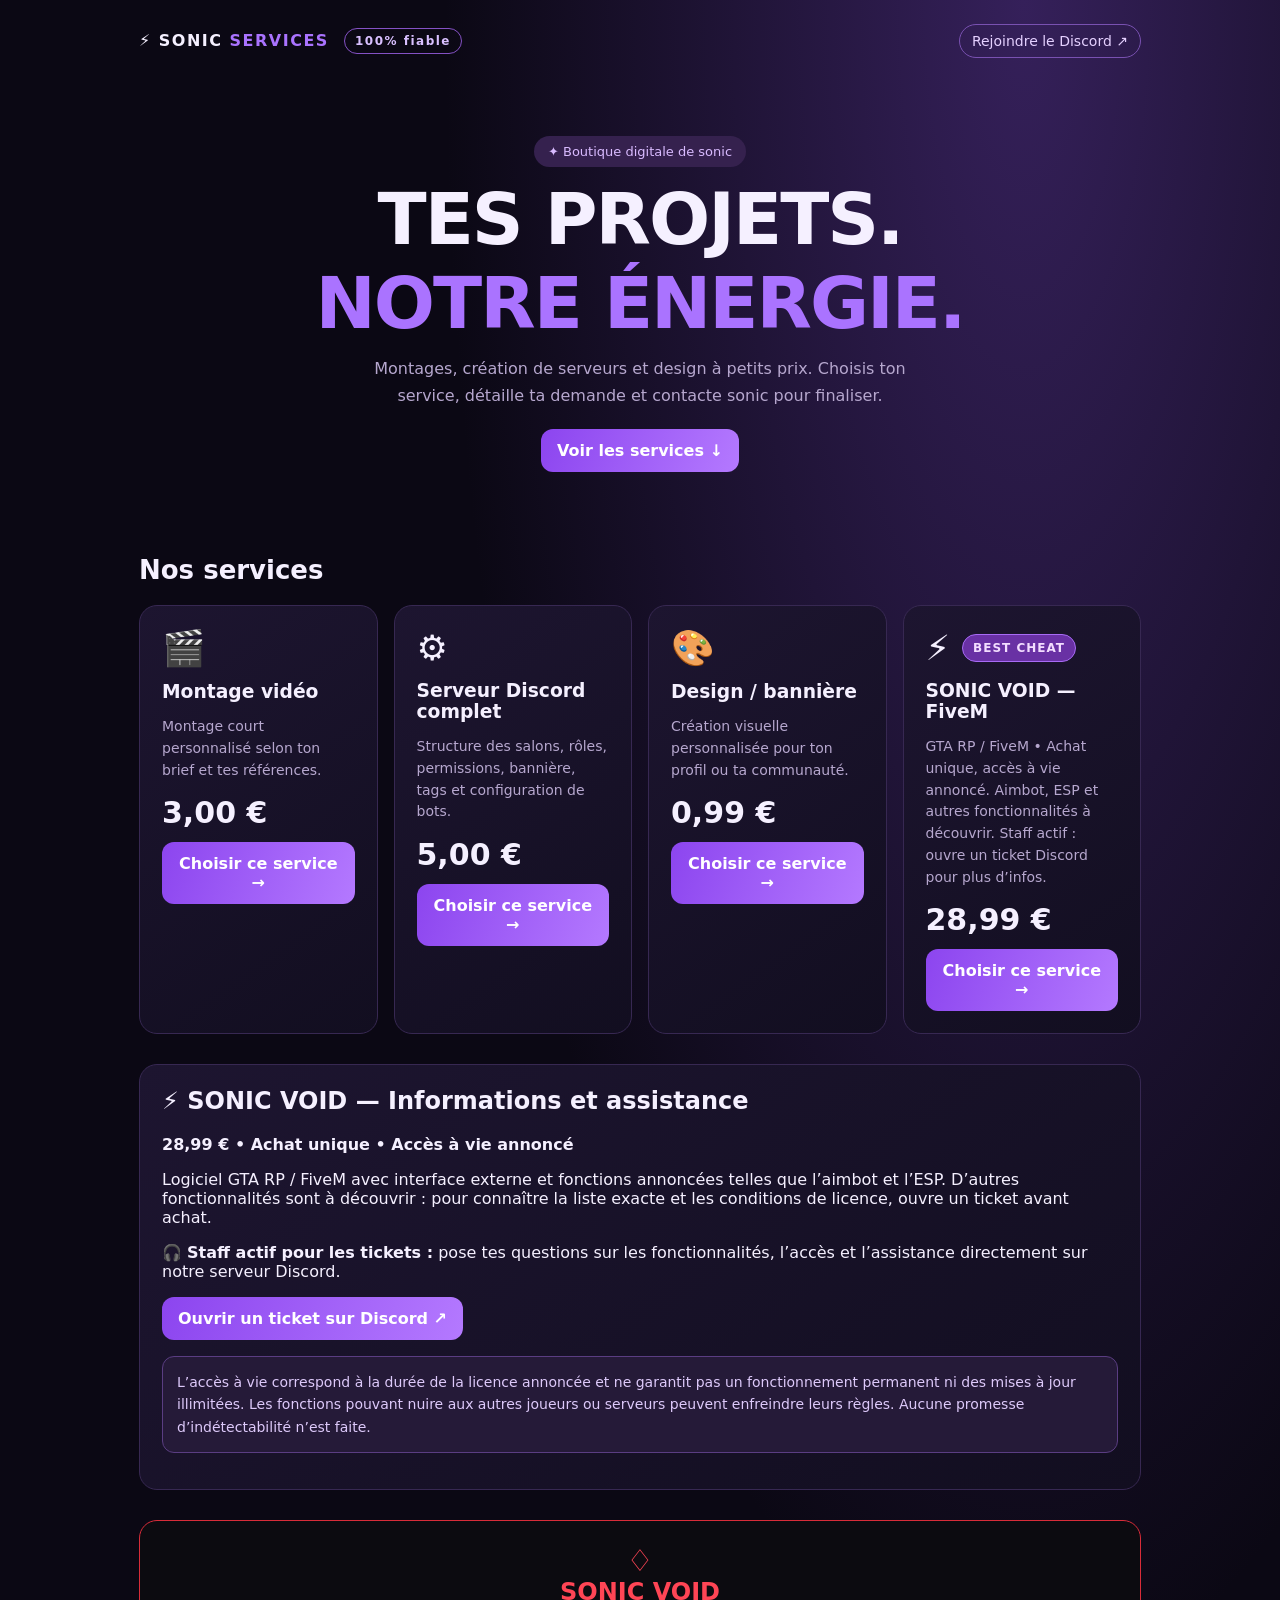
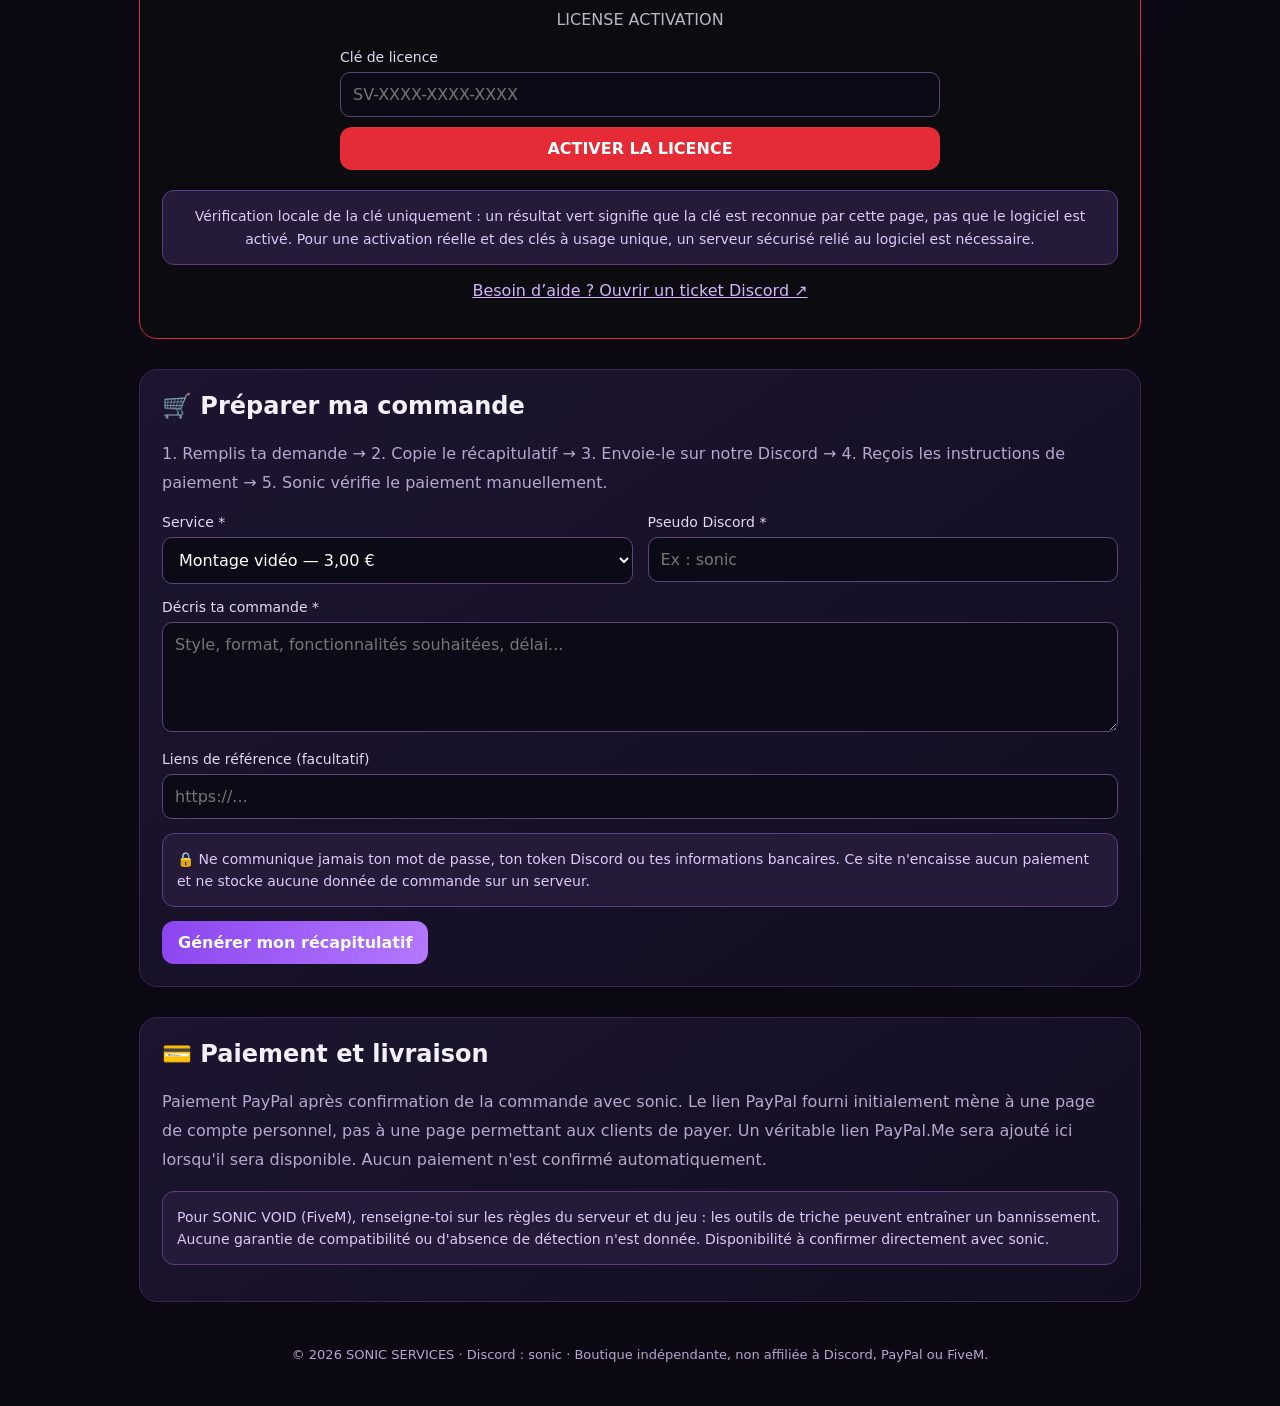
==== services/index.html @ 1c9cc877 "Create index.html for SONIC SERVICES website Initial creation of the index.html file for SONIC SERVI" ====
<!doctype html>
<html lang="fr"><head><meta charset="utf-8"><meta name="viewport" content="width=device-width,initial-scale=1"><meta name="theme-color" content="#100a1f"><title>SONIC SERVICES — Boutique</title><style>
:root{color-scheme:dark;--bg:#0b0814;--card:#171126;--line:#372852;--purple:#aa73ff;--text:#f5f0ff;--muted:#b6a7ce}*{box-sizing:border-box}body{margin:0;background:radial-gradient(ellipse at 80% 0%,#35205a 0%,transparent 40%),var(--bg);font:16px system-ui,Segoe UI,sans-serif;color:var(--text)}.wrap{max-width:1050px;margin:auto;padding:24px}header{display:flex;justify-content:space-between;align-items:center;gap:12px}a{color:#d2b4ff}.logo{font-weight:900;letter-spacing:1.5px}.logo span{color:var(--purple)}.pill{border:1px solid #7951b1;border-radius:99px;padding:8px 12px;color:#e5d1ff;text-decoration:none;font-size:14px}.hero{text-align:center;padding:78px 10px 55px}.hero h1{font-size:clamp(38px,7vw,72px);margin:10px 0;letter-spacing:-2px}.hero h1 span{color:var(--purple)}.hero p{color:var(--muted);max-width:580px;margin:0 auto 20px;line-height:1.7}.tag{display:inline-block;background:#35214e;color:#d9bbff;border-radius:99px;padding:8px 14px;font-size:13px}.btn{background:linear-gradient(110deg,#8c45ef,#b479ff);color:white;text-decoration:none;border:0;border-radius:12px;padding:12px 16px;font:inherit;font-weight:700;cursor:pointer;display:inline-block}.btn:disabled{opacity:.45;cursor:not-allowed}.ghost{background:#29203c}.sectiontitle{font-size:26px;margin:28px 0 20px}.cards{display:grid;grid-template-columns:repeat(auto-fit,minmax(220px,1fr));gap:16px}.card,.panel{border:1px solid var(--line);background:linear-gradient(145deg,#1d1530,#120e20);border-radius:18px;padding:22px}.icon{font-size:35px;display:flex;align-items:center;gap:12px}.cheat-label{font-size:12px;font-weight:900;letter-spacing:1px;color:#f3ddff;background:#6931a4;border:1px solid #a86bf5;border-radius:999px;padding:6px 10px}.card h3{margin:12px 0 8px}.card p{color:var(--muted);font-size:14px;min-height:65px;line-height:1.55}.price{font-size:30px;font-weight:900;margin:12px 0}.card button{width:100%}.panel{margin-top:30px}.panel h2{margin-top:0}.fields{display:grid;grid-template-columns:1fr 1fr;gap:15px}label{display:block;font-size:14px;color:#e3d8f5;margin:0 0 7px}input,select,textarea{width:100%;border:1px solid #5b4677;background:#0d0a17;color:white;border-radius:10px;padding:12px;font:inherit}textarea{min-height:110px;resize:vertical}.full{grid-column:1/-1}.notice{background:#251a38;border:1px solid #5a3d82;border-radius:12px;padding:14px;color:#ddc9fa;font-size:14px;line-height:1.6}.steps{color:var(--muted);line-height:1.8}.hidden{display:none}footer{text-align:center;color:var(--muted);font-size:13px;padding:45px 0 20px}@media(max-width:600px){.fields{grid-template-columns:1fr}.hero{padding:54px 0 36px}header{align-items:flex-start}}
</style></head><body><div class="wrap"><header><div class="logo">⚡ SONIC<span> SERVICES</span> <span style="display:inline-block;font-size:12px;font-weight:700;color:#d9c0ff;border:1px solid #8451c4;border-radius:999px;padding:5px 10px;vertical-align:middle;margin-left:8px">100% fiable</span></div><a class="pill" href="https://discord.gg/ABp4CJs4a" target="_blank" rel="noopener noreferrer">Rejoindre le Discord ↗</a></header>
<section class="hero"><div class="tag">✦ Boutique digitale de sonic</div><h1>TES PROJETS.<br><span>NOTRE ÉNERGIE.</span></h1><p>Montages, création de serveurs et design à petits prix. Choisis ton service, détaille ta demande et contacte sonic pour finaliser.</p><a class="btn" href="#services">Voir les services ↓</a></section>
<section id="services"><h2 class="sectiontitle">Nos services</h2><div class="cards" id="cards"></div></section>
<section class="panel" id="sonic-void-details"><h2>⚡ SONIC VOID — Informations et assistance</h2><p><strong>28,99 € • Achat unique • Accès à vie annoncé</strong></p><p>Logiciel GTA RP / FiveM avec interface externe et fonctions annoncées telles que l’aimbot et l’ESP. D’autres fonctionnalités sont à découvrir : pour connaître la liste exacte et les conditions de licence, ouvre un ticket avant achat.</p><p>🎧 <strong>Staff actif pour les tickets :</strong> pose tes questions sur les fonctionnalités, l’accès et l’assistance directement sur notre serveur Discord.</p><p><a class="btn" href="https://discord.gg/ABp4CJs4a" target="_blank" rel="noopener noreferrer">Ouvrir un ticket sur Discord ↗</a></p><p class="notice">L’accès à vie correspond à la durée de la licence annoncée et ne garantit pas un fonctionnement permanent ni des mises à jour illimitées. Les fonctions pouvant nuire aux autres joueurs ou serveurs peuvent enfreindre leurs règles. Aucune promesse d’indétectabilité n’est faite.</p></section>
<section class="panel" id="activation-licence" style="border:1px solid #d82c39;background:#0c0b10;text-align:center"><div style="font-size:30px;color:#ff4555">♢</div><h2 style="color:#ff4555;margin-bottom:4px">SONIC VOID</h2><p style="color:#b8b8c6;margin-top:0">LICENSE ACTIVATION</p><form id="license-form" style="max-width:600px;margin:20px auto;text-align:left"><label for="license-key">Clé de licence</label><input id="license-key" autocomplete="off" placeholder="SV-XXXX-XXXX-XXXX" required pattern="SV-[A-Za-z0-9]{4}-[A-Za-z0-9]{4}-[A-Za-z0-9]{4}" title="Format : SV-XXXX-XXXX-XXXX" style="width:100%;box-sizing:border-box"><button type="submit" class="btn" style="background:#e52b36;width:100%;margin-top:10px">ACTIVER LA LICENCE</button></form><p id="license-message" role="status" aria-live="polite" style="color:#ffb8bf"></p><div id="license-success" class="hidden" style="margin:20px auto;max-width:540px;padding:26px;border:1px solid #30c781;border-radius:20px;background:radial-gradient(circle at top,#153c36,#0d111b 75%);box-shadow:0 0 35px #1caa7740;text-align:center"><div style="font-size:48px;color:#4ade80">✓</div><h3 style="font-size:25px;color:#4ade80;margin:6px 0">LICENCE VÉRIFIÉE</h3><p style="color:#c6b6e9">SONIC VOID · LIFETIME EDITION</p><div style="padding:15px;border-radius:12px;background:#21172e;color:#d7c5ff">✨ Aperçu du parcours d’activation validé</div><p style="font-size:13px;color:#a6a2b4">Cette page reconnaît la clé localement. Elle n’active ni ne fournit le logiciel.</p><a class="btn" href="https://discord.gg/ABp4CJs4a" target="_blank" rel="noopener noreferrer">Assistance Discord ↗</a></div><p class="notice">Vérification locale de la clé uniquement : un résultat vert signifie que la clé est reconnue par cette page, pas que le logiciel est activé. Pour une activation réelle et des clés à usage unique, un serveur sécurisé relié au logiciel est nécessaire.</p><p><a href="https://discord.gg/ABp4CJs4a" target="_blank" rel="noopener noreferrer">Besoin d’aide ? Ouvrir un ticket Discord ↗</a></p></section>
<section class="panel" id="commande"><h2>🛒 Préparer ma commande</h2><p class="steps">1. Remplis ta demande → 2. Copie le récapitulatif → 3. Envoie-le sur notre Discord → 4. Reçois les instructions de paiement → 5. Sonic vérifie le paiement manuellement.</p><form id="order"><div class="fields"><div><label for="service">Service *</label><select id="service" required></select></div><div><label for="pseudo">Pseudo Discord *</label><input id="pseudo" maxlength="80" placeholder="Ex : sonic" required></div><div class="full"><label for="details">Décris ta commande *</label><textarea id="details" maxlength="2500" placeholder="Style, format, fonctionnalités souhaitées, délai..." required></textarea></div><div class="full"><label for="references">Liens de référence (facultatif)</label><input id="references" maxlength="500" placeholder="https://..."></div></div><p class="notice">🔒 Ne communique jamais ton mot de passe, ton token Discord ou tes informations bancaires. Ce site n'encaisse aucun paiement et ne stocke aucune donnée de commande sur un serveur.</p><button class="btn" type="submit">Générer mon récapitulatif</button></form><div id="result" class="hidden"><h3>📋 Ton récapitulatif</h3><textarea id="summary" readonly></textarea><p><button class="btn" id="copy" type="button">Copier la commande</button> <a class="btn ghost" href="https://discord.gg/ABp4CJs4a" target="_blank" rel="noopener noreferrer">Envoyer sur Discord ↗</a></p><p class="notice">Envoie ce texte à sonic via le serveur Discord. Demande le lien PayPal.Me officiel correspondant au montant et vérifie le destinataire avant de payer. Ta commande n'est pas transmise automatiquement.</p></div></section>
<section class="panel"><h2>💳 Paiement et livraison</h2><p class="steps">Paiement PayPal après confirmation de la commande avec sonic. Le lien PayPal fourni initialement mène à une page de compte personnel, pas à une page permettant aux clients de payer. Un véritable lien PayPal.Me sera ajouté ici lorsqu'il sera disponible. Aucun paiement n'est confirmé automatiquement.</p><p class="notice">Pour SONIC VOID (FiveM), renseigne-toi sur les règles du serveur et du jeu : les outils de triche peuvent entraîner un bannissement. Aucune garantie de compatibilité ou d'absence de détection n'est donnée. Disponibilité à confirmer directement avec sonic.</p></section><footer>© <span id="year"></span> SONIC SERVICES · Discord : sonic · Boutique indépendante, non affiliée à Discord, PayPal ou FiveM.</footer></div>
<script>
const services=[{id:'montage',icon:'🎬',name:'Montage vidéo',price:'3,00 €',description:'Montage court personnalisé selon ton brief et tes références.'},{id:'serveur',icon:'⚙️',name:'Serveur Discord complet',price:'5,00 €',description:'Structure des salons, rôles, permissions, bannière, tags et configuration de bots.'},{id:'design',icon:'🎨',name:'Design / bannière',price:'0,99 €',description:'Création visuelle personnalisée pour ton profil ou ta communauté.'},{id:'void',icon:'⚡',name:'SONIC VOID — FiveM',price:'28,99 €',description:'GTA RP / FiveM • Achat unique, accès à vie annoncé. Aimbot, ESP et autres fonctionnalités à découvrir. Staff actif : ouvre un ticket Discord pour plus d’infos.'}];
const cards=document.getElementById('cards'),select=document.getElementById('service');for(const s of services){const c=document.createElement('article');c.className='card';c.innerHTML=`<div class="icon">${s.icon}${s.id==='void'?'<span class="cheat-label">BEST CHEAT</span>':''}</div><h3>${s.name}</h3><p>${s.description}</p><div class="price">${s.price}</div>`;const b=document.createElement('button');b.className='btn';b.textContent='Choisir ce service →';b.onclick=()=>{select.value=s.id;document.getElementById('commande').scrollIntoView({behavior:'smooth'});};c.append(b);cards.append(c);const o=document.createElement('option');o.value=s.id;o.textContent=s.name+' — '+s.price;select.append(o)}
const knownLicenseHashes=new Set(['269b0b956872b68b6a03d230284e7b8d472fa50e3dc099b77ad54d29702b655e', 'a61905088f68f5bb3734ded9025c6f968ff301702e1bf0c8ed7b69db643c948b', '6edfc51f085ba12aac43fd02fe07aff2356f8209a09a58dae94c69fecba62ef1', '576a4590261b66d63571592d3047156cc2800763e06c4249fad64b0fea2a70db', '0a7b8145ee7853ce71bdfea3ca308a344ff3d3b0f7a1bc62deadc038f7523bbc', '442638450397ef840a5022a331b1dee8fdf67583f4fd6d3c76bf5068c7a997a6', 'bdef2003538f945d5b02c086f396336eb44dd4a200347578941935aef1b5aefa', '420eac38eb2cafa91fba909c7e6ca6877bb0628a02abd4ec819597ef817ad20e', '93fc40e4c158b224b5afc5abc7670a75dabee0d528426a2d650014d69ca16a7a', '622a1ec96701ad6b15d32044257acf9c744e3fad3b8d95eac0aae80560702d91']);document.getElementById('license-form').addEventListener('submit',async e=>{e.preventDefault();const key=document.getElementById('license-key').value.trim().toUpperCase();const msg=document.getElementById('license-message');document.getElementById('license-success').classList.add('hidden');msg.textContent='Vérification en cours…';msg.style.color='#b8b8c6';try{const digest=await crypto.subtle.digest('SHA-256',new TextEncoder().encode(key));const hex=Array.from(new Uint8Array(digest),b=>b.toString(16).padStart(2,'0')).join('');if(knownLicenseHashes.has(hex)){msg.textContent='✓ LICENCE VÉRIFIÉE — Clé reconnue sur ce site';msg.style.color='#4ade80';document.getElementById('license-success').classList.remove('hidden');}else{document.getElementById('license-success').classList.add('hidden');msg.textContent='✕ CLÉ INVALIDE — Vérifie ta saisie ou ouvre un ticket Discord';msg.style.color='#ff5566';}}catch{msg.textContent='Vérification indisponible. Utilise le site en HTTPS.';msg.style.color='#ffb8bf';}});document.getElementById('year').textContent=new Date().getFullYear();document.getElementById('order').addEventListener('submit',e=>{e.preventDefault();const s=services.find(x=>x.id===select.value),pseudo=document.getElementById('pseudo').value.trim(),details=document.getElementById('details').value.trim(),refs=document.getElementById('references').value.trim();if(!pseudo||!details)return;const orderId='SONIC-'+Date.now().toString(36).toUpperCase();document.getElementById('summary').value=`COMMANDE ${orderId}\nClient Discord : ${pseudo}\nService : ${s.name}\nPrix affiché : ${s.price}\nDescription : ${details}\nRéférences : ${refs||'Aucune'}\nStatut : EN ATTENTE DE CONFIRMATION ET DE PAIEMENT`;document.getElementById('result').classList.remove('hidden');document.getElementById('result').scrollIntoView({behavior:'smooth'});});document.getElementById('copy').onclick=async()=>{const t=document.getElementById('summary');try{await navigator.clipboard.writeText(t.value);document.getElementById('copy').textContent='✓ Copié !'}catch{t.select();document.execCommand('copy');document.getElementById('copy').textContent='Sélectionné / copié'}};
</script></body></html>
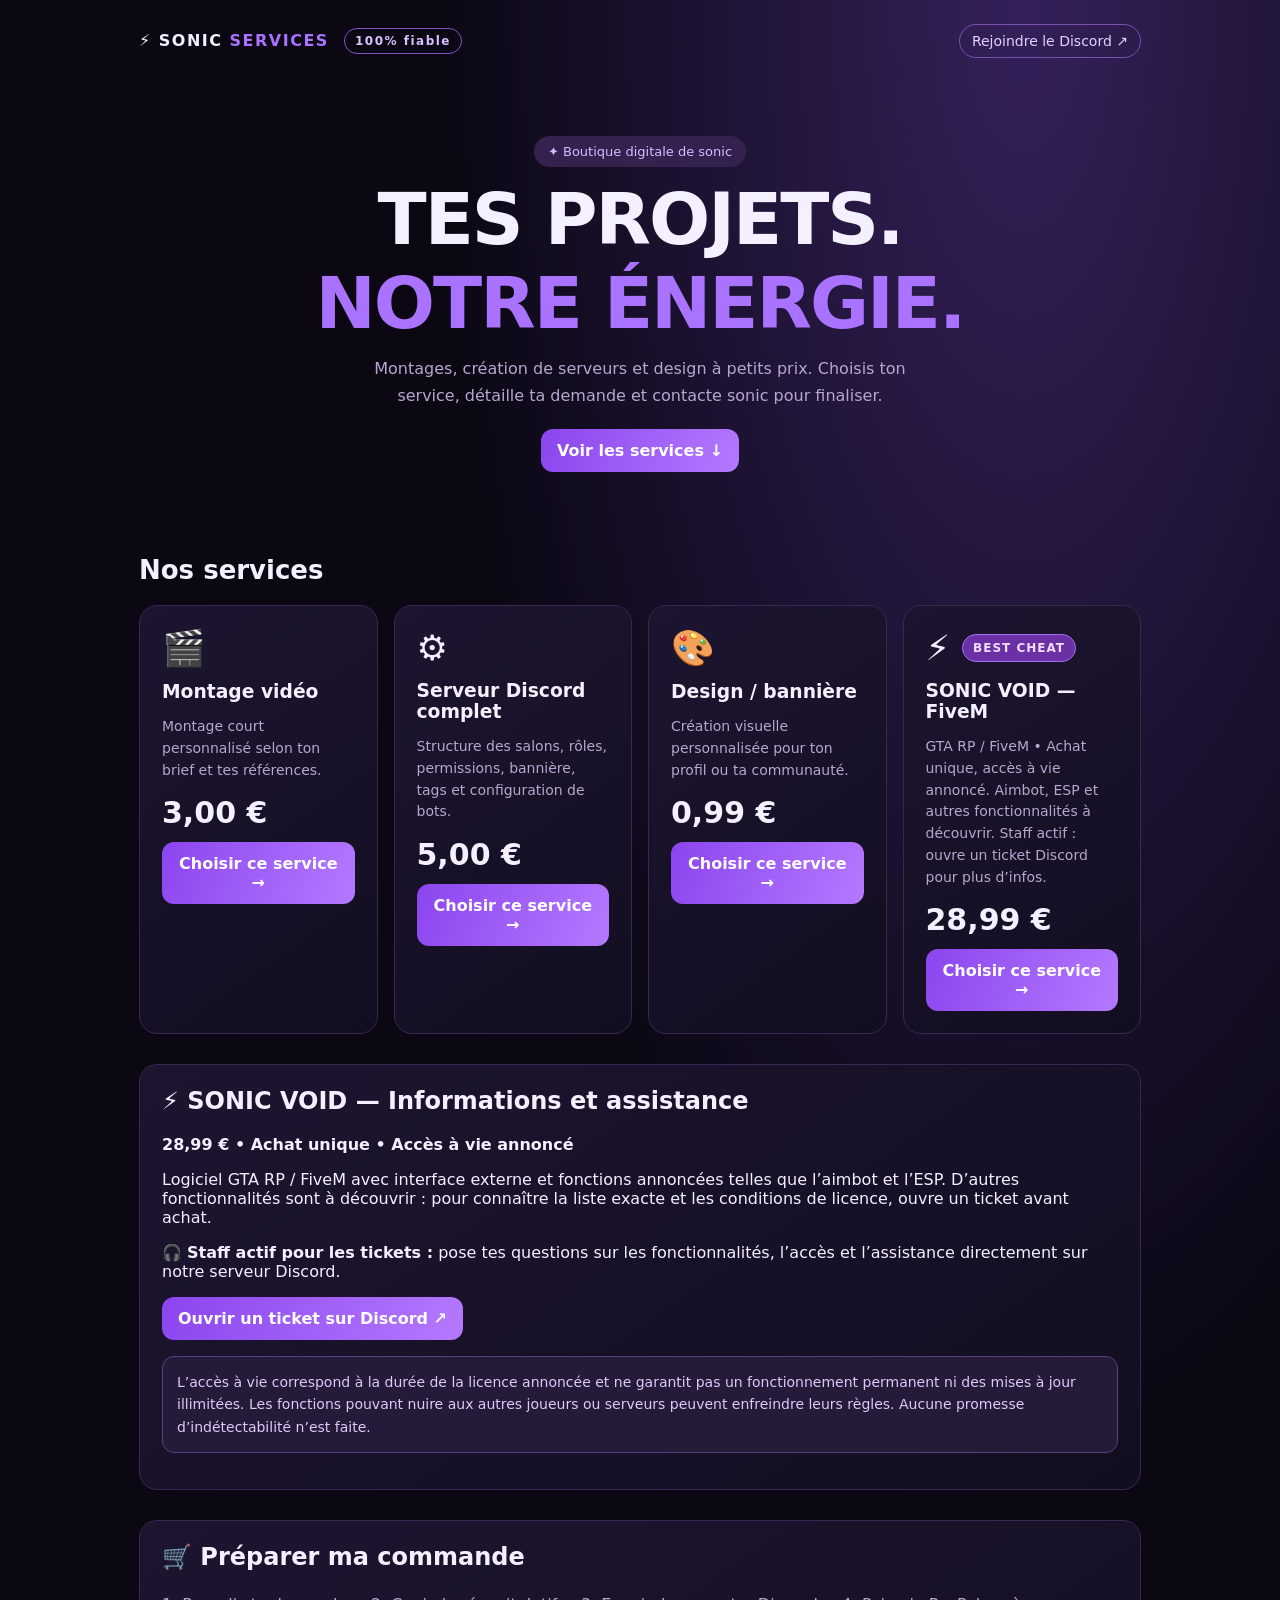
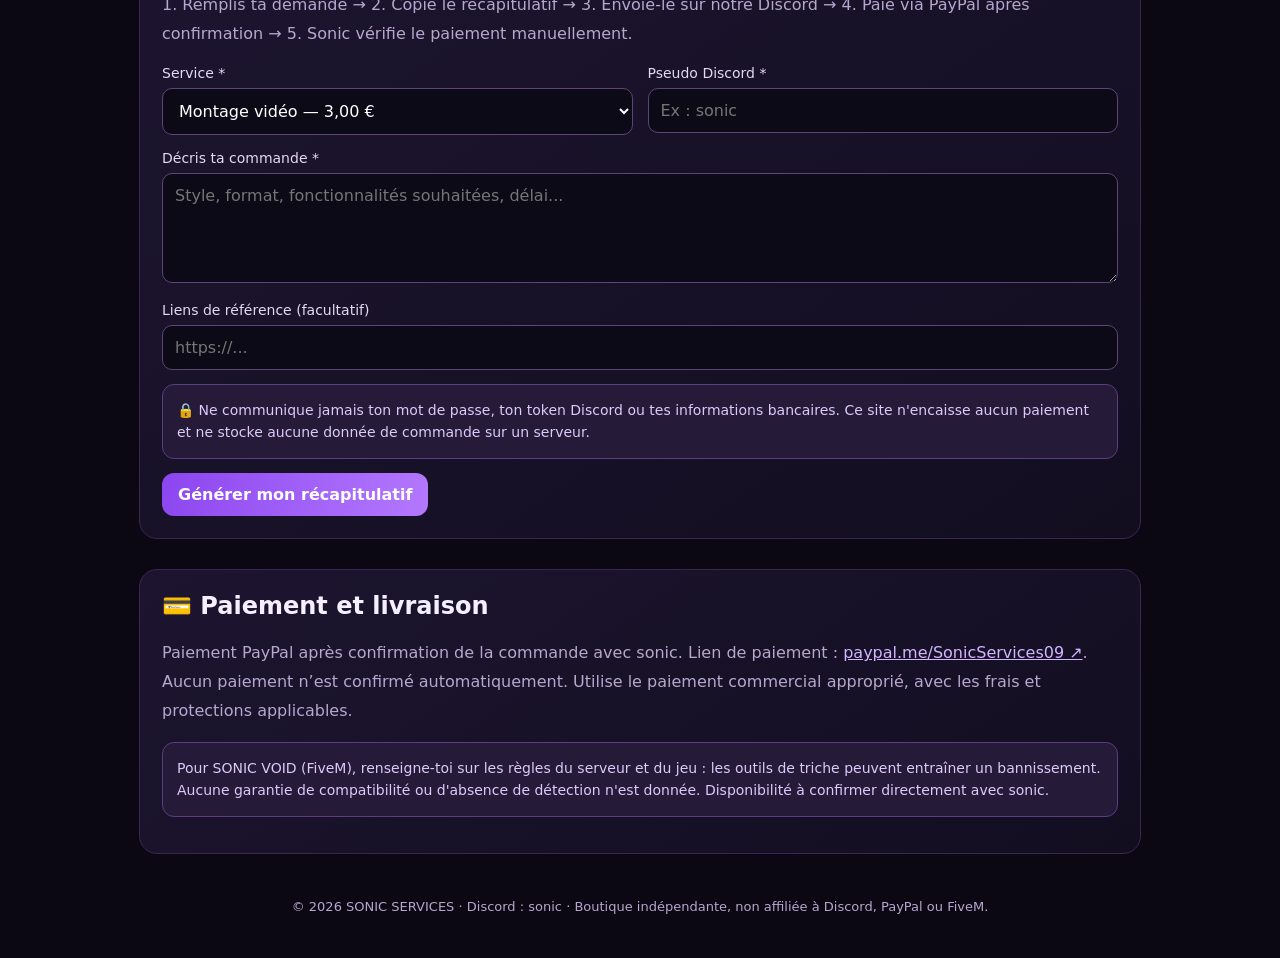
==== commit d5f334b2: "Revise index.html for service updates and improvements Updated the title and added a new section for" ====
--- a/services/index.html
+++ b/services/index.html
@@ -1,15 +1,16 @@
 <!doctype html>
-<html lang="fr"><head><meta charset="utf-8"><meta name="viewport" content="width=device-width,initial-scale=1"><meta name="theme-color" content="#100a1f"><title>SONIC SERVICES — Boutique</title><style>
+<html lang="fr"><head><meta charset="utf-8"><meta name="viewport" content="width=device-width,initial-scale=1"><meta name="theme-color" content="#100a1f"><title>SONIC SERVICES ⚡ | Boutique officielle</title><style>
 :root{color-scheme:dark;--bg:#0b0814;--card:#171126;--line:#372852;--purple:#aa73ff;--text:#f5f0ff;--muted:#b6a7ce}*{box-sizing:border-box}body{margin:0;background:radial-gradient(ellipse at 80% 0%,#35205a 0%,transparent 40%),var(--bg);font:16px system-ui,Segoe UI,sans-serif;color:var(--text)}.wrap{max-width:1050px;margin:auto;padding:24px}header{display:flex;justify-content:space-between;align-items:center;gap:12px}a{color:#d2b4ff}.logo{font-weight:900;letter-spacing:1.5px}.logo span{color:var(--purple)}.pill{border:1px solid #7951b1;border-radius:99px;padding:8px 12px;color:#e5d1ff;text-decoration:none;font-size:14px}.hero{text-align:center;padding:78px 10px 55px}.hero h1{font-size:clamp(38px,7vw,72px);margin:10px 0;letter-spacing:-2px}.hero h1 span{color:var(--purple)}.hero p{color:var(--muted);max-width:580px;margin:0 auto 20px;line-height:1.7}.tag{display:inline-block;background:#35214e;color:#d9bbff;border-radius:99px;padding:8px 14px;font-size:13px}.btn{background:linear-gradient(110deg,#8c45ef,#b479ff);color:white;text-decoration:none;border:0;border-radius:12px;padding:12px 16px;font:inherit;font-weight:700;cursor:pointer;display:inline-block}.btn:disabled{opacity:.45;cursor:not-allowed}.ghost{background:#29203c}.sectiontitle{font-size:26px;margin:28px 0 20px}.cards{display:grid;grid-template-columns:repeat(auto-fit,minmax(220px,1fr));gap:16px}.card,.panel{border:1px solid var(--line);background:linear-gradient(145deg,#1d1530,#120e20);border-radius:18px;padding:22px}.icon{font-size:35px;display:flex;align-items:center;gap:12px}.cheat-label{font-size:12px;font-weight:900;letter-spacing:1px;color:#f3ddff;background:#6931a4;border:1px solid #a86bf5;border-radius:999px;padding:6px 10px}.card h3{margin:12px 0 8px}.card p{color:var(--muted);font-size:14px;min-height:65px;line-height:1.55}.price{font-size:30px;font-weight:900;margin:12px 0}.card button{width:100%}.panel{margin-top:30px}.panel h2{margin-top:0}.fields{display:grid;grid-template-columns:1fr 1fr;gap:15px}label{display:block;font-size:14px;color:#e3d8f5;margin:0 0 7px}input,select,textarea{width:100%;border:1px solid #5b4677;background:#0d0a17;color:white;border-radius:10px;padding:12px;font:inherit}textarea{min-height:110px;resize:vertical}.full{grid-column:1/-1}.notice{background:#251a38;border:1px solid #5a3d82;border-radius:12px;padding:14px;color:#ddc9fa;font-size:14px;line-height:1.6}.steps{color:var(--muted);line-height:1.8}.hidden{display:none}footer{text-align:center;color:var(--muted);font-size:13px;padding:45px 0 20px}@media(max-width:600px){.fields{grid-template-columns:1fr}.hero{padding:54px 0 36px}header{align-items:flex-start}}
 </style></head><body><div class="wrap"><header><div class="logo">⚡ SONIC<span> SERVICES</span> <span style="display:inline-block;font-size:12px;font-weight:700;color:#d9c0ff;border:1px solid #8451c4;border-radius:999px;padding:5px 10px;vertical-align:middle;margin-left:8px">100% fiable</span></div><a class="pill" href="https://discord.gg/ABp4CJs4a" target="_blank" rel="noopener noreferrer">Rejoindre le Discord ↗</a></header>
 <section class="hero"><div class="tag">✦ Boutique digitale de sonic</div><h1>TES PROJETS.<br><span>NOTRE ÉNERGIE.</span></h1><p>Montages, création de serveurs et design à petits prix. Choisis ton service, détaille ta demande et contacte sonic pour finaliser.</p><a class="btn" href="#services">Voir les services ↓</a></section>
 <section id="services"><h2 class="sectiontitle">Nos services</h2><div class="cards" id="cards"></div></section>
 <section class="panel" id="sonic-void-details"><h2>⚡ SONIC VOID — Informations et assistance</h2><p><strong>28,99 € • Achat unique • Accès à vie annoncé</strong></p><p>Logiciel GTA RP / FiveM avec interface externe et fonctions annoncées telles que l’aimbot et l’ESP. D’autres fonctionnalités sont à découvrir : pour connaître la liste exacte et les conditions de licence, ouvre un ticket avant achat.</p><p>🎧 <strong>Staff actif pour les tickets :</strong> pose tes questions sur les fonctionnalités, l’accès et l’assistance directement sur notre serveur Discord.</p><p><a class="btn" href="https://discord.gg/ABp4CJs4a" target="_blank" rel="noopener noreferrer">Ouvrir un ticket sur Discord ↗</a></p><p class="notice">L’accès à vie correspond à la durée de la licence annoncée et ne garantit pas un fonctionnement permanent ni des mises à jour illimitées. Les fonctions pouvant nuire aux autres joueurs ou serveurs peuvent enfreindre leurs règles. Aucune promesse d’indétectabilité n’est faite.</p></section>
-<section class="panel" id="activation-licence" style="border:1px solid #d82c39;background:#0c0b10;text-align:center"><div style="font-size:30px;color:#ff4555">♢</div><h2 style="color:#ff4555;margin-bottom:4px">SONIC VOID</h2><p style="color:#b8b8c6;margin-top:0">LICENSE ACTIVATION</p><form id="license-form" style="max-width:600px;margin:20px auto;text-align:left"><label for="license-key">Clé de licence</label><input id="license-key" autocomplete="off" placeholder="SV-XXXX-XXXX-XXXX" required pattern="SV-[A-Za-z0-9]{4}-[A-Za-z0-9]{4}-[A-Za-z0-9]{4}" title="Format : SV-XXXX-XXXX-XXXX" style="width:100%;box-sizing:border-box"><button type="submit" class="btn" style="background:#e52b36;width:100%;margin-top:10px">ACTIVER LA LICENCE</button></form><p id="license-message" role="status" aria-live="polite" style="color:#ffb8bf"></p><div id="license-success" class="hidden" style="margin:20px auto;max-width:540px;padding:26px;border:1px solid #30c781;border-radius:20px;background:radial-gradient(circle at top,#153c36,#0d111b 75%);box-shadow:0 0 35px #1caa7740;text-align:center"><div style="font-size:48px;color:#4ade80">✓</div><h3 style="font-size:25px;color:#4ade80;margin:6px 0">LICENCE VÉRIFIÉE</h3><p style="color:#c6b6e9">SONIC VOID · LIFETIME EDITION</p><div style="padding:15px;border-radius:12px;background:#21172e;color:#d7c5ff">✨ Aperçu du parcours d’activation validé</div><p style="font-size:13px;color:#a6a2b4">Cette page reconnaît la clé localement. Elle n’active ni ne fournit le logiciel.</p><a class="btn" href="https://discord.gg/ABp4CJs4a" target="_blank" rel="noopener noreferrer">Assistance Discord ↗</a></div><p class="notice">Vérification locale de la clé uniquement : un résultat vert signifie que la clé est reconnue par cette page, pas que le logiciel est activé. Pour une activation réelle et des clés à usage unique, un serveur sécurisé relié au logiciel est nécessaire.</p><p><a href="https://discord.gg/ABp4CJs4a" target="_blank" rel="noopener noreferrer">Besoin d’aide ? Ouvrir un ticket Discord ↗</a></p></section>
-<section class="panel" id="commande"><h2>🛒 Préparer ma commande</h2><p class="steps">1. Remplis ta demande → 2. Copie le récapitulatif → 3. Envoie-le sur notre Discord → 4. Reçois les instructions de paiement → 5. Sonic vérifie le paiement manuellement.</p><form id="order"><div class="fields"><div><label for="service">Service *</label><select id="service" required></select></div><div><label for="pseudo">Pseudo Discord *</label><input id="pseudo" maxlength="80" placeholder="Ex : sonic" required></div><div class="full"><label for="details">Décris ta commande *</label><textarea id="details" maxlength="2500" placeholder="Style, format, fonctionnalités souhaitées, délai..." required></textarea></div><div class="full"><label for="references">Liens de référence (facultatif)</label><input id="references" maxlength="500" placeholder="https://..."></div></div><p class="notice">🔒 Ne communique jamais ton mot de passe, ton token Discord ou tes informations bancaires. Ce site n'encaisse aucun paiement et ne stocke aucune donnée de commande sur un serveur.</p><button class="btn" type="submit">Générer mon récapitulatif</button></form><div id="result" class="hidden"><h3>📋 Ton récapitulatif</h3><textarea id="summary" readonly></textarea><p><button class="btn" id="copy" type="button">Copier la commande</button> <a class="btn ghost" href="https://discord.gg/ABp4CJs4a" target="_blank" rel="noopener noreferrer">Envoyer sur Discord ↗</a></p><p class="notice">Envoie ce texte à sonic via le serveur Discord. Demande le lien PayPal.Me officiel correspondant au montant et vérifie le destinataire avant de payer. Ta commande n'est pas transmise automatiquement.</p></div></section>
-<section class="panel"><h2>💳 Paiement et livraison</h2><p class="steps">Paiement PayPal après confirmation de la commande avec sonic. Le lien PayPal fourni initialement mène à une page de compte personnel, pas à une page permettant aux clients de payer. Un véritable lien PayPal.Me sera ajouté ici lorsqu'il sera disponible. Aucun paiement n'est confirmé automatiquement.</p><p class="notice">Pour SONIC VOID (FiveM), renseigne-toi sur les règles du serveur et du jeu : les outils de triche peuvent entraîner un bannissement. Aucune garantie de compatibilité ou d'absence de détection n'est donnée. Disponibilité à confirmer directement avec sonic.</p></section><footer>© <span id="year"></span> SONIC SERVICES · Discord : sonic · Boutique indépendante, non affiliée à Discord, PayPal ou FiveM.</footer></div>
+<section class="panel hidden" id="activation-licence" style="border:1px solid #d82c39;background:#0c0b10;text-align:center"><div style="font-size:30px;color:#ff4555">♢</div><h2 style="color:#ff4555;margin-bottom:4px">SONIC VOID</h2><p style="color:#b8b8c6;margin-top:0">LICENSE ACTIVATION</p><form id="license-form" style="max-width:600px;margin:20px auto;text-align:left"><label for="license-key">Clé de licence</label><input id="license-key" autocomplete="off" placeholder="SV-XXXX-XXXX-XXXX" required pattern="SV-[A-Za-z0-9]{4}-[A-Za-z0-9]{4}-[A-Za-z0-9]{4}" title="Format : SV-XXXX-XXXX-XXXX" style="width:100%;box-sizing:border-box"><button type="submit" class="btn" style="background:#e52b36;width:100%;margin-top:10px">ACTIVER LA LICENCE</button></form><p id="license-message" role="status" aria-live="polite" style="color:#ffb8bf"></p><div id="license-success" class="hidden" style="margin:20px auto;max-width:540px;padding:26px;border:1px solid #30c781;border-radius:20px;background:radial-gradient(circle at top,#153c36,#0d111b 75%);box-shadow:0 0 35px #1caa7740;text-align:center"><div style="font-size:48px;color:#4ade80">✓</div><h3 style="font-size:25px;color:#4ade80;margin:6px 0">LICENCE VÉRIFIÉE</h3><p style="color:#c6b6e9">SONIC VOID · LIFETIME EDITION</p><div style="padding:15px;border-radius:12px;background:#21172e;color:#d7c5ff">✨ Aperçu du parcours d’activation validé</div><p style="font-size:13px;color:#a6a2b4">Cette page reconnaît la clé localement. Elle n’active ni ne fournit le logiciel.</p><a class="btn" href="https://discord.gg/ABp4CJs4a" target="_blank" rel="noopener noreferrer">Assistance Discord ↗</a></div><p class="notice">Vérification locale de la clé uniquement : un résultat vert signifie que la clé est reconnue par cette page, pas que le logiciel est activé. Pour une activation réelle et des clés à usage unique, un serveur sécurisé relié au logiciel est nécessaire.</p><p><a href="https://discord.gg/ABp4CJs4a" target="_blank" rel="noopener noreferrer">Besoin d’aide ? Ouvrir un ticket Discord ↗</a></p></section>
+<section class="panel" id="commande"><h2>🛒 Préparer ma commande</h2><p class="steps">1. Remplis ta demande → 2. Copie le récapitulatif → 3. Envoie-le sur notre Discord → 4. Paie via PayPal après confirmation → 5. Sonic vérifie le paiement manuellement.</p><form id="order"><div class="fields"><div><label for="service">Service *</label><select id="service" required></select></div><div><label for="pseudo">Pseudo Discord *</label><input id="pseudo" maxlength="80" placeholder="Ex : sonic" required></div><div class="full"><label for="details">Décris ta commande *</label><textarea id="details" maxlength="2500" placeholder="Style, format, fonctionnalités souhaitées, délai..." required></textarea></div><div class="full"><label for="references">Liens de référence (facultatif)</label><input id="references" maxlength="500" placeholder="https://..."></div></div><p class="notice">🔒 Ne communique jamais ton mot de passe, ton token Discord ou tes informations bancaires. Ce site n'encaisse aucun paiement et ne stocke aucune donnée de commande sur un serveur.</p><button class="btn" type="submit">Générer mon récapitulatif</button></form><div id="result" class="hidden"><h3>📋 Ton récapitulatif</h3><textarea id="summary" readonly></textarea><p><button class="btn" id="copy" type="button">Copier la commande</button> <a class="btn ghost" href="https://discord.gg/ABp4CJs4a" target="_blank" rel="noopener noreferrer">Envoyer sur Discord ↗</a> <a class="btn" href="https://paypal.me/SonicServices09" target="_blank" rel="noopener noreferrer">Payer avec PayPal ↗</a></p><p class="notice">Envoie ce texte à sonic via le serveur Discord. Confirme ta commande avec sonic sur Discord avant de payer. Vérifie le destinataire et le montant sur PayPal. Ta commande n’est pas transmise automatiquement.</p></div></section>
+<section class="panel"><h2>💳 Paiement et livraison</h2><p class="steps">Paiement PayPal après confirmation de la commande avec sonic. Lien de paiement : <a href="https://paypal.me/SonicServices09" target="_blank" rel="noopener noreferrer">paypal.me/SonicServices09 ↗</a>. Aucun paiement n’est confirmé automatiquement. Utilise le paiement commercial approprié, avec les frais et protections applicables.</p><p class="notice">Pour SONIC VOID (FiveM), renseigne-toi sur les règles du serveur et du jeu : les outils de triche peuvent entraîner un bannissement. Aucune garantie de compatibilité ou d'absence de détection n'est donnée. Disponibilité à confirmer directement avec sonic.</p></section><footer>© <span id="year"></span> SONIC SERVICES · Discord : sonic · Boutique indépendante, non affiliée à Discord, PayPal ou FiveM.</footer></div>
 <script>
 const services=[{id:'montage',icon:'🎬',name:'Montage vidéo',price:'3,00 €',description:'Montage court personnalisé selon ton brief et tes références.'},{id:'serveur',icon:'⚙️',name:'Serveur Discord complet',price:'5,00 €',description:'Structure des salons, rôles, permissions, bannière, tags et configuration de bots.'},{id:'design',icon:'🎨',name:'Design / bannière',price:'0,99 €',description:'Création visuelle personnalisée pour ton profil ou ta communauté.'},{id:'void',icon:'⚡',name:'SONIC VOID — FiveM',price:'28,99 €',description:'GTA RP / FiveM • Achat unique, accès à vie annoncé. Aimbot, ESP et autres fonctionnalités à découvrir. Staff actif : ouvre un ticket Discord pour plus d’infos.'}];
-const cards=document.getElementById('cards'),select=document.getElementById('service');for(const s of services){const c=document.createElement('article');c.className='card';c.innerHTML=`<div class="icon">${s.icon}${s.id==='void'?'<span class="cheat-label">BEST CHEAT</span>':''}</div><h3>${s.name}</h3><p>${s.description}</p><div class="price">${s.price}</div>`;const b=document.createElement('button');b.className='btn';b.textContent='Choisir ce service →';b.onclick=()=>{select.value=s.id;document.getElementById('commande').scrollIntoView({behavior:'smooth'});};c.append(b);cards.append(c);const o=document.createElement('option');o.value=s.id;o.textContent=s.name+' — '+s.price;select.append(o)}
+const cards=document.getElementById('cards'),select=document.getElementById('service');for(const s of services){const c=document.createElement('article');c.className='card';c.innerHTML=`<div class="icon">${s.icon}${s.id==='void'?'<span class="cheat-label">BEST CHEAT</span>':''}</div><h3>${s.name}</h3><p>${s.description}</p><div class="price">${s.price}</div>`;const b=document.createElement('button');b.className='btn';b.textContent='Choisir ce service →';b.onclick=()=>{select.value=s.id;updateLicenseVisibility();(s.id==='void'?document.getElementById('activation-licence'):document.getElementById('commande')).scrollIntoView({behavior:'smooth'});};c.append(b);cards.append(c);const o=document.createElement('option');o.value=s.id;o.textContent=s.name+' — '+s.price;select.append(o)}
+function updateLicenseVisibility(){const visible=select.value==='void';document.getElementById('activation-licence').classList.toggle('hidden',!visible);if(!visible){document.getElementById('license-success').classList.add('hidden');document.getElementById('license-message').textContent='';}}select.addEventListener('change',updateLicenseVisibility);updateLicenseVisibility();
 const knownLicenseHashes=new Set(['269b0b956872b68b6a03d230284e7b8d472fa50e3dc099b77ad54d29702b655e', 'a61905088f68f5bb3734ded9025c6f968ff301702e1bf0c8ed7b69db643c948b', '6edfc51f085ba12aac43fd02fe07aff2356f8209a09a58dae94c69fecba62ef1', '576a4590261b66d63571592d3047156cc2800763e06c4249fad64b0fea2a70db', '0a7b8145ee7853ce71bdfea3ca308a344ff3d3b0f7a1bc62deadc038f7523bbc', '442638450397ef840a5022a331b1dee8fdf67583f4fd6d3c76bf5068c7a997a6', 'bdef2003538f945d5b02c086f396336eb44dd4a200347578941935aef1b5aefa', '420eac38eb2cafa91fba909c7e6ca6877bb0628a02abd4ec819597ef817ad20e', '93fc40e4c158b224b5afc5abc7670a75dabee0d528426a2d650014d69ca16a7a', '622a1ec96701ad6b15d32044257acf9c744e3fad3b8d95eac0aae80560702d91']);document.getElementById('license-form').addEventListener('submit',async e=>{e.preventDefault();const key=document.getElementById('license-key').value.trim().toUpperCase();const msg=document.getElementById('license-message');document.getElementById('license-success').classList.add('hidden');msg.textContent='Vérification en cours…';msg.style.color='#b8b8c6';try{const digest=await crypto.subtle.digest('SHA-256',new TextEncoder().encode(key));const hex=Array.from(new Uint8Array(digest),b=>b.toString(16).padStart(2,'0')).join('');if(knownLicenseHashes.has(hex)){msg.textContent='✓ LICENCE VÉRIFIÉE — Clé reconnue sur ce site';msg.style.color='#4ade80';document.getElementById('license-success').classList.remove('hidden');}else{document.getElementById('license-success').classList.add('hidden');msg.textContent='✕ CLÉ INVALIDE — Vérifie ta saisie ou ouvre un ticket Discord';msg.style.color='#ff5566';}}catch{msg.textContent='Vérification indisponible. Utilise le site en HTTPS.';msg.style.color='#ffb8bf';}});document.getElementById('year').textContent=new Date().getFullYear();document.getElementById('order').addEventListener('submit',e=>{e.preventDefault();const s=services.find(x=>x.id===select.value),pseudo=document.getElementById('pseudo').value.trim(),details=document.getElementById('details').value.trim(),refs=document.getElementById('references').value.trim();if(!pseudo||!details)return;const orderId='SONIC-'+Date.now().toString(36).toUpperCase();document.getElementById('summary').value=`COMMANDE ${orderId}\nClient Discord : ${pseudo}\nService : ${s.name}\nPrix affiché : ${s.price}\nDescription : ${details}\nRéférences : ${refs||'Aucune'}\nStatut : EN ATTENTE DE CONFIRMATION ET DE PAIEMENT`;document.getElementById('result').classList.remove('hidden');document.getElementById('result').scrollIntoView({behavior:'smooth'});});document.getElementById('copy').onclick=async()=>{const t=document.getElementById('summary');try{await navigator.clipboard.writeText(t.value);document.getElementById('copy').textContent='✓ Copié !'}catch{t.select();document.execCommand('copy');document.getElementById('copy').textContent='Sélectionné / copié'}};
 </script></body></html>
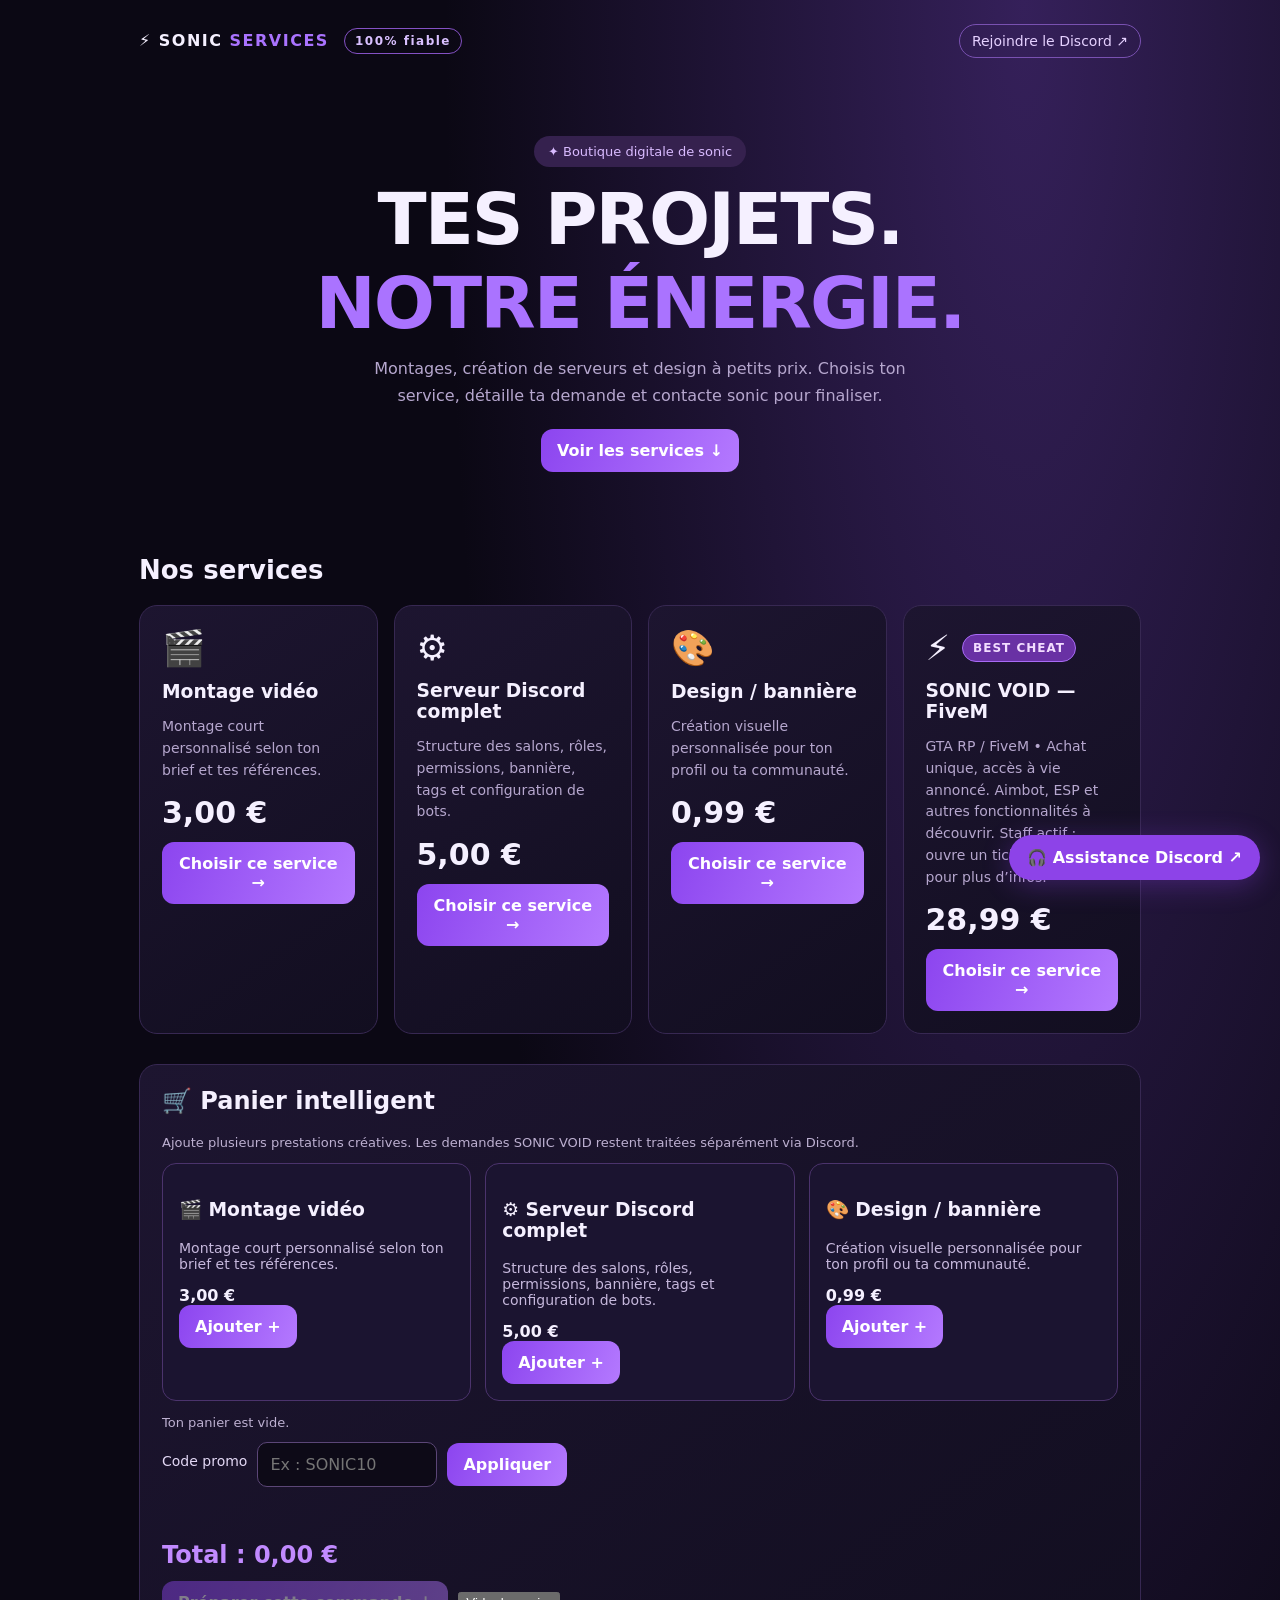
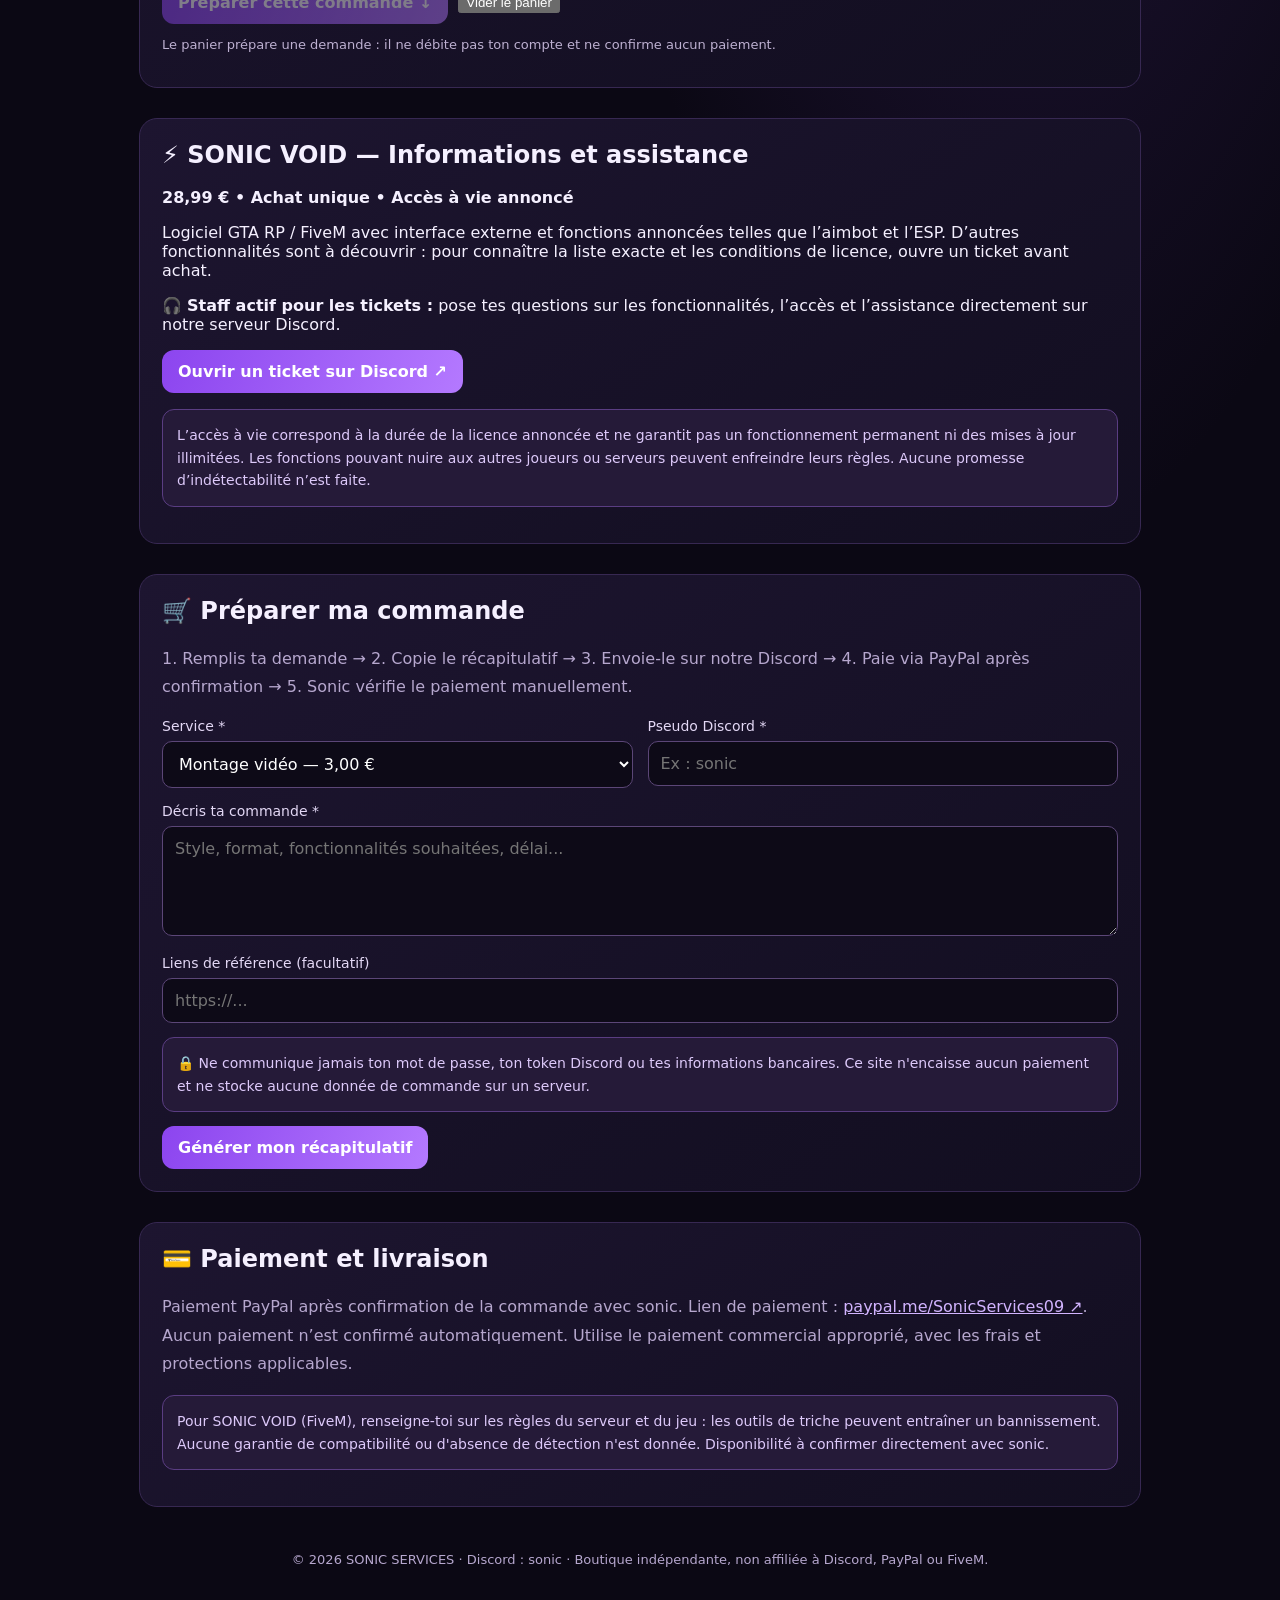
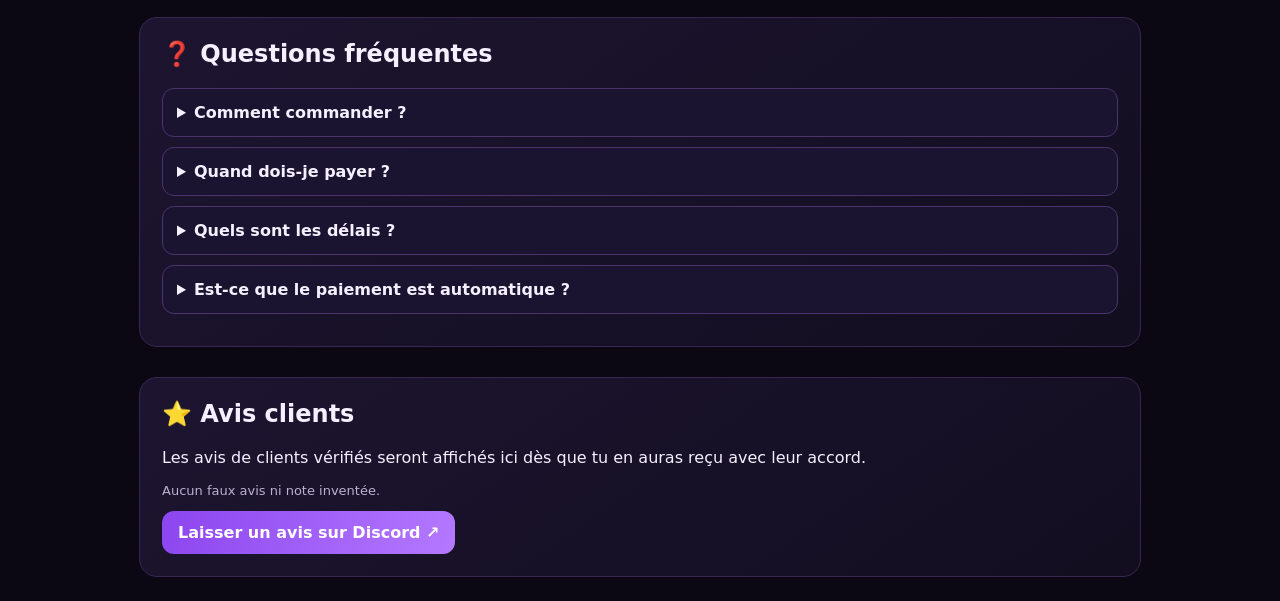
==== commit 5748d0fc: "Revamp SONIC SERVICES page with new features Updated HTML structure and styles for SONIC SERVICES pa" ====
--- a/services/index.html
+++ b/services/index.html
@@ -1,16 +1,106 @@
-<!doctype html>
-<html lang="fr"><head><meta charset="utf-8"><meta name="viewport" content="width=device-width,initial-scale=1"><meta name="theme-color" content="#100a1f"><title>SONIC SERVICES ⚡ | Boutique officielle</title><style>
+<!DOCTYPE html>
+
+<html lang="fr"><head><meta charset="utf-8"/><meta content="width=device-width,initial-scale=1" name="viewport"/><meta content="#100a1f" name="theme-color"/><title>SONIC SERVICES ⚡ | Boutique officielle</title><style>
 :root{color-scheme:dark;--bg:#0b0814;--card:#171126;--line:#372852;--purple:#aa73ff;--text:#f5f0ff;--muted:#b6a7ce}*{box-sizing:border-box}body{margin:0;background:radial-gradient(ellipse at 80% 0%,#35205a 0%,transparent 40%),var(--bg);font:16px system-ui,Segoe UI,sans-serif;color:var(--text)}.wrap{max-width:1050px;margin:auto;padding:24px}header{display:flex;justify-content:space-between;align-items:center;gap:12px}a{color:#d2b4ff}.logo{font-weight:900;letter-spacing:1.5px}.logo span{color:var(--purple)}.pill{border:1px solid #7951b1;border-radius:99px;padding:8px 12px;color:#e5d1ff;text-decoration:none;font-size:14px}.hero{text-align:center;padding:78px 10px 55px}.hero h1{font-size:clamp(38px,7vw,72px);margin:10px 0;letter-spacing:-2px}.hero h1 span{color:var(--purple)}.hero p{color:var(--muted);max-width:580px;margin:0 auto 20px;line-height:1.7}.tag{display:inline-block;background:#35214e;color:#d9bbff;border-radius:99px;padding:8px 14px;font-size:13px}.btn{background:linear-gradient(110deg,#8c45ef,#b479ff);color:white;text-decoration:none;border:0;border-radius:12px;padding:12px 16px;font:inherit;font-weight:700;cursor:pointer;display:inline-block}.btn:disabled{opacity:.45;cursor:not-allowed}.ghost{background:#29203c}.sectiontitle{font-size:26px;margin:28px 0 20px}.cards{display:grid;grid-template-columns:repeat(auto-fit,minmax(220px,1fr));gap:16px}.card,.panel{border:1px solid var(--line);background:linear-gradient(145deg,#1d1530,#120e20);border-radius:18px;padding:22px}.icon{font-size:35px;display:flex;align-items:center;gap:12px}.cheat-label{font-size:12px;font-weight:900;letter-spacing:1px;color:#f3ddff;background:#6931a4;border:1px solid #a86bf5;border-radius:999px;padding:6px 10px}.card h3{margin:12px 0 8px}.card p{color:var(--muted);font-size:14px;min-height:65px;line-height:1.55}.price{font-size:30px;font-weight:900;margin:12px 0}.card button{width:100%}.panel{margin-top:30px}.panel h2{margin-top:0}.fields{display:grid;grid-template-columns:1fr 1fr;gap:15px}label{display:block;font-size:14px;color:#e3d8f5;margin:0 0 7px}input,select,textarea{width:100%;border:1px solid #5b4677;background:#0d0a17;color:white;border-radius:10px;padding:12px;font:inherit}textarea{min-height:110px;resize:vertical}.full{grid-column:1/-1}.notice{background:#251a38;border:1px solid #5a3d82;border-radius:12px;padding:14px;color:#ddc9fa;font-size:14px;line-height:1.6}.steps{color:var(--muted);line-height:1.8}.hidden{display:none}footer{text-align:center;color:var(--muted);font-size:13px;padding:45px 0 20px}@media(max-width:600px){.fields{grid-template-columns:1fr}.hero{padding:54px 0 36px}header{align-items:flex-start}}
-</style></head><body><div class="wrap"><header><div class="logo">⚡ SONIC<span> SERVICES</span> <span style="display:inline-block;font-size:12px;font-weight:700;color:#d9c0ff;border:1px solid #8451c4;border-radius:999px;padding:5px 10px;vertical-align:middle;margin-left:8px">100% fiable</span></div><a class="pill" href="https://discord.gg/ABp4CJs4a" target="_blank" rel="noopener noreferrer">Rejoindre le Discord ↗</a></header>
-<section class="hero"><div class="tag">✦ Boutique digitale de sonic</div><h1>TES PROJETS.<br><span>NOTRE ÉNERGIE.</span></h1><p>Montages, création de serveurs et design à petits prix. Choisis ton service, détaille ta demande et contacte sonic pour finaliser.</p><a class="btn" href="#services">Voir les services ↓</a></section>
-<section id="services"><h2 class="sectiontitle">Nos services</h2><div class="cards" id="cards"></div></section>
-<section class="panel" id="sonic-void-details"><h2>⚡ SONIC VOID — Informations et assistance</h2><p><strong>28,99 € • Achat unique • Accès à vie annoncé</strong></p><p>Logiciel GTA RP / FiveM avec interface externe et fonctions annoncées telles que l’aimbot et l’ESP. D’autres fonctionnalités sont à découvrir : pour connaître la liste exacte et les conditions de licence, ouvre un ticket avant achat.</p><p>🎧 <strong>Staff actif pour les tickets :</strong> pose tes questions sur les fonctionnalités, l’accès et l’assistance directement sur notre serveur Discord.</p><p><a class="btn" href="https://discord.gg/ABp4CJs4a" target="_blank" rel="noopener noreferrer">Ouvrir un ticket sur Discord ↗</a></p><p class="notice">L’accès à vie correspond à la durée de la licence annoncée et ne garantit pas un fonctionnement permanent ni des mises à jour illimitées. Les fonctions pouvant nuire aux autres joueurs ou serveurs peuvent enfreindre leurs règles. Aucune promesse d’indétectabilité n’est faite.</p></section>
-<section class="panel hidden" id="activation-licence" style="border:1px solid #d82c39;background:#0c0b10;text-align:center"><div style="font-size:30px;color:#ff4555">♢</div><h2 style="color:#ff4555;margin-bottom:4px">SONIC VOID</h2><p style="color:#b8b8c6;margin-top:0">LICENSE ACTIVATION</p><form id="license-form" style="max-width:600px;margin:20px auto;text-align:left"><label for="license-key">Clé de licence</label><input id="license-key" autocomplete="off" placeholder="SV-XXXX-XXXX-XXXX" required pattern="SV-[A-Za-z0-9]{4}-[A-Za-z0-9]{4}-[A-Za-z0-9]{4}" title="Format : SV-XXXX-XXXX-XXXX" style="width:100%;box-sizing:border-box"><button type="submit" class="btn" style="background:#e52b36;width:100%;margin-top:10px">ACTIVER LA LICENCE</button></form><p id="license-message" role="status" aria-live="polite" style="color:#ffb8bf"></p><div id="license-success" class="hidden" style="margin:20px auto;max-width:540px;padding:26px;border:1px solid #30c781;border-radius:20px;background:radial-gradient(circle at top,#153c36,#0d111b 75%);box-shadow:0 0 35px #1caa7740;text-align:center"><div style="font-size:48px;color:#4ade80">✓</div><h3 style="font-size:25px;color:#4ade80;margin:6px 0">LICENCE VÉRIFIÉE</h3><p style="color:#c6b6e9">SONIC VOID · LIFETIME EDITION</p><div style="padding:15px;border-radius:12px;background:#21172e;color:#d7c5ff">✨ Aperçu du parcours d’activation validé</div><p style="font-size:13px;color:#a6a2b4">Cette page reconnaît la clé localement. Elle n’active ni ne fournit le logiciel.</p><a class="btn" href="https://discord.gg/ABp4CJs4a" target="_blank" rel="noopener noreferrer">Assistance Discord ↗</a></div><p class="notice">Vérification locale de la clé uniquement : un résultat vert signifie que la clé est reconnue par cette page, pas que le logiciel est activé. Pour une activation réelle et des clés à usage unique, un serveur sécurisé relié au logiciel est nécessaire.</p><p><a href="https://discord.gg/ABp4CJs4a" target="_blank" rel="noopener noreferrer">Besoin d’aide ? Ouvrir un ticket Discord ↗</a></p></section>
-<section class="panel" id="commande"><h2>🛒 Préparer ma commande</h2><p class="steps">1. Remplis ta demande → 2. Copie le récapitulatif → 3. Envoie-le sur notre Discord → 4. Paie via PayPal après confirmation → 5. Sonic vérifie le paiement manuellement.</p><form id="order"><div class="fields"><div><label for="service">Service *</label><select id="service" required></select></div><div><label for="pseudo">Pseudo Discord *</label><input id="pseudo" maxlength="80" placeholder="Ex : sonic" required></div><div class="full"><label for="details">Décris ta commande *</label><textarea id="details" maxlength="2500" placeholder="Style, format, fonctionnalités souhaitées, délai..." required></textarea></div><div class="full"><label for="references">Liens de référence (facultatif)</label><input id="references" maxlength="500" placeholder="https://..."></div></div><p class="notice">🔒 Ne communique jamais ton mot de passe, ton token Discord ou tes informations bancaires. Ce site n'encaisse aucun paiement et ne stocke aucune donnée de commande sur un serveur.</p><button class="btn" type="submit">Générer mon récapitulatif</button></form><div id="result" class="hidden"><h3>📋 Ton récapitulatif</h3><textarea id="summary" readonly></textarea><p><button class="btn" id="copy" type="button">Copier la commande</button> <a class="btn ghost" href="https://discord.gg/ABp4CJs4a" target="_blank" rel="noopener noreferrer">Envoyer sur Discord ↗</a> <a class="btn" href="https://paypal.me/SonicServices09" target="_blank" rel="noopener noreferrer">Payer avec PayPal ↗</a></p><p class="notice">Envoie ce texte à sonic via le serveur Discord. Confirme ta commande avec sonic sur Discord avant de payer. Vérifie le destinataire et le montant sur PayPal. Ta commande n’est pas transmise automatiquement.</p></div></section>
-<section class="panel"><h2>💳 Paiement et livraison</h2><p class="steps">Paiement PayPal après confirmation de la commande avec sonic. Lien de paiement : <a href="https://paypal.me/SonicServices09" target="_blank" rel="noopener noreferrer">paypal.me/SonicServices09 ↗</a>. Aucun paiement n’est confirmé automatiquement. Utilise le paiement commercial approprié, avec les frais et protections applicables.</p><p class="notice">Pour SONIC VOID (FiveM), renseigne-toi sur les règles du serveur et du jeu : les outils de triche peuvent entraîner un bannissement. Aucune garantie de compatibilité ou d'absence de détection n'est donnée. Disponibilité à confirmer directement avec sonic.</p></section><footer>© <span id="year"></span> SONIC SERVICES · Discord : sonic · Boutique indépendante, non affiliée à Discord, PayPal ou FiveM.</footer></div>
+
+/* SONIC SERVICES V3 */
+html{scroll-behavior:smooth}
+.card,.btn,.panel{transition:transform .22s ease,box-shadow .22s ease,border-color .22s ease}
+.card:hover{transform:translateY(-5px);box-shadow:0 12px 32px #9a4dff20;border-color:#a855f7}
+.btn:hover{transform:translateY(-2px);box-shadow:0 6px 24px #a855f74d}
+.v3-grid{display:grid;grid-template-columns:repeat(auto-fit,minmax(220px,1fr));gap:14px}
+.v3-item{background:#1b1430;border:1px solid #4b336c;border-radius:14px;padding:16px}
+.v3-item p{color:#c6b8dc;font-size:14px}
+.v3-row{display:flex;gap:10px;align-items:center;flex-wrap:wrap;margin:12px 0}
+.v3-row input{max-width:180px}
+.v3-small{font-size:13px;color:#bdb0d1}
+.v3-total{font-size:24px;font-weight:800;color:#c18aff}
+.v3-float{position:fixed;right:20px;bottom:20px;z-index:30;border-radius:100px;padding:13px 18px;background:#8d43e8;color:white;text-decoration:none;font-weight:700;box-shadow:0 5px 28px #8d43e855}
+details{border:1px solid #4b336c;border-radius:12px;padding:14px;margin:10px 0;background:#1b1430}
+summary{cursor:pointer;font-weight:700}
+.v3-msg{min-height:22px;color:#d8c4ff}
+@media(max-width:600px){.v3-float{right:10px;bottom:10px;padding:11px;font-size:13px}}
+</style></head><body><div class="wrap"><header><div class="logo">⚡ SONIC<span> SERVICES</span> <span style="display:inline-block;font-size:12px;font-weight:700;color:#d9c0ff;border:1px solid #8451c4;border-radius:999px;padding:5px 10px;vertical-align:middle;margin-left:8px">100% fiable</span></div><a class="pill" href="https://discord.gg/ABp4CJs4a" rel="noopener noreferrer" target="_blank">Rejoindre le Discord ↗</a></header>
+<section class="hero"><div class="tag">✦ Boutique digitale de sonic</div><h1>TES PROJETS.<br/><span>NOTRE ÉNERGIE.</span></h1><p>Montages, création de serveurs et design à petits prix. Choisis ton service, détaille ta demande et contacte sonic pour finaliser.</p><a class="btn" href="#services">Voir les services ↓</a></section>
+<section id="services"><h2 class="sectiontitle">Nos services</h2><div class="cards" id="cards"></div></section><section class="panel" id="panier"><h2>🛒 Panier intelligent</h2>
+<p class="v3-small">Ajoute plusieurs prestations créatives. Les demandes SONIC VOID restent traitées séparément via Discord.</p>
+<div class="v3-grid" id="v3-products"></div>
+<div class="v3-small" id="v3-lines" style="margin-top:14px">Ton panier est vide.</div>
+<div class="v3-row"><label for="v3-promo">Code promo</label><input autocomplete="off" id="v3-promo" placeholder="Ex : SONIC10"/><button class="btn" id="v3-apply" type="button">Appliquer</button></div>
+<p class="v3-msg" id="v3-promo-msg" role="status"></p>
+<div class="v3-total" id="v3-total">Total : 0,00 €</div>
+<div class="v3-row"><button class="btn" id="v3-to-order" type="button">Préparer cette commande ↓</button><button id="v3-clear" type="button">Vider le panier</button></div>
+<p class="v3-small">Le panier prépare une demande : il ne débite pas ton compte et ne confirme aucun paiement.</p></section>
+<section class="panel" id="sonic-void-details"><h2>⚡ SONIC VOID — Informations et assistance</h2><p><strong>28,99 € • Achat unique • Accès à vie annoncé</strong></p><p>Logiciel GTA RP / FiveM avec interface externe et fonctions annoncées telles que l’aimbot et l’ESP. D’autres fonctionnalités sont à découvrir : pour connaître la liste exacte et les conditions de licence, ouvre un ticket avant achat.</p><p>🎧 <strong>Staff actif pour les tickets :</strong> pose tes questions sur les fonctionnalités, l’accès et l’assistance directement sur notre serveur Discord.</p><p><a class="btn" href="https://discord.gg/ABp4CJs4a" rel="noopener noreferrer" target="_blank">Ouvrir un ticket sur Discord ↗</a></p><p class="notice">L’accès à vie correspond à la durée de la licence annoncée et ne garantit pas un fonctionnement permanent ni des mises à jour illimitées. Les fonctions pouvant nuire aux autres joueurs ou serveurs peuvent enfreindre leurs règles. Aucune promesse d’indétectabilité n’est faite.</p></section>
+<section class="panel hidden" id="activation-licence" style="border:1px solid #d82c39;background:#0c0b10;text-align:center"><div style="font-size:30px;color:#ff4555">♢</div><h2 style="color:#ff4555;margin-bottom:4px">SONIC VOID</h2><p style="color:#b8b8c6;margin-top:0">LICENSE ACTIVATION</p><form id="license-form" style="max-width:600px;margin:20px auto;text-align:left"><label for="license-key">Clé de licence</label><input autocomplete="off" id="license-key" pattern="SV-[A-Za-z0-9]{4}-[A-Za-z0-9]{4}-[A-Za-z0-9]{4}" placeholder="SV-XXXX-XXXX-XXXX" required="" style="width:100%;box-sizing:border-box" title="Format : SV-XXXX-XXXX-XXXX"/><button class="btn" style="background:#e52b36;width:100%;margin-top:10px" type="submit">ACTIVER LA LICENCE</button></form><p aria-live="polite" id="license-message" role="status" style="color:#ffb8bf"></p><div class="hidden" id="license-success" style="margin:20px auto;max-width:540px;padding:26px;border:1px solid #30c781;border-radius:20px;background:radial-gradient(circle at top,#153c36,#0d111b 75%);box-shadow:0 0 35px #1caa7740;text-align:center"><div style="font-size:48px;color:#4ade80">✓</div><h3 style="font-size:25px;color:#4ade80;margin:6px 0">LICENCE VÉRIFIÉE</h3><p style="color:#c6b6e9">SONIC VOID · LIFETIME EDITION</p><div style="padding:15px;border-radius:12px;background:#21172e;color:#d7c5ff">✨ Aperçu du parcours d’activation validé</div><p style="font-size:13px;color:#a6a2b4">Cette page reconnaît la clé localement. Elle n’active ni ne fournit le logiciel.</p><a class="btn" href="https://discord.gg/ABp4CJs4a" rel="noopener noreferrer" target="_blank">Assistance Discord ↗</a></div><p class="notice">Vérification locale de la clé uniquement : un résultat vert signifie que la clé est reconnue par cette page, pas que le logiciel est activé. Pour une activation réelle et des clés à usage unique, un serveur sécurisé relié au logiciel est nécessaire.</p><p><a href="https://discord.gg/ABp4CJs4a" rel="noopener noreferrer" target="_blank">Besoin d’aide ? Ouvrir un ticket Discord ↗</a></p></section>
+<section class="panel" id="commande"><h2>🛒 Préparer ma commande</h2><p class="steps">1. Remplis ta demande → 2. Copie le récapitulatif → 3. Envoie-le sur notre Discord → 4. Paie via PayPal après confirmation → 5. Sonic vérifie le paiement manuellement.</p><form id="order"><div class="fields"><div><label for="service">Service *</label><select id="service" required=""></select></div><div><label for="pseudo">Pseudo Discord *</label><input id="pseudo" maxlength="80" placeholder="Ex : sonic" required=""/></div><div class="full"><label for="details">Décris ta commande *</label><textarea id="details" maxlength="2500" placeholder="Style, format, fonctionnalités souhaitées, délai..." required=""></textarea></div><div class="full"><label for="references">Liens de référence (facultatif)</label><input id="references" maxlength="500" placeholder="https://..."/></div></div><p class="notice">🔒 Ne communique jamais ton mot de passe, ton token Discord ou tes informations bancaires. Ce site n'encaisse aucun paiement et ne stocke aucune donnée de commande sur un serveur.</p><button class="btn" type="submit">Générer mon récapitulatif</button></form><div class="hidden" id="result"><h3>📋 Ton récapitulatif</h3><textarea id="summary" readonly=""></textarea><p><button class="btn" id="copy" type="button">Copier la commande</button> <a class="btn ghost" href="https://discord.gg/ABp4CJs4a" rel="noopener noreferrer" target="_blank">Envoyer sur Discord ↗</a> <a class="btn" href="https://paypal.me/SonicServices09" rel="noopener noreferrer" target="_blank">Payer avec PayPal ↗</a></p><p class="notice">Envoie ce texte à sonic via le serveur Discord. Confirme ta commande avec sonic sur Discord avant de payer. Vérifie le destinataire et le montant sur PayPal. Ta commande n’est pas transmise automatiquement.</p></div></section>
+<section class="panel"><h2>💳 Paiement et livraison</h2><p class="steps">Paiement PayPal après confirmation de la commande avec sonic. Lien de paiement : <a href="https://paypal.me/SonicServices09" rel="noopener noreferrer" target="_blank">paypal.me/SonicServices09 ↗</a>. Aucun paiement n’est confirmé automatiquement. Utilise le paiement commercial approprié, avec les frais et protections applicables.</p><p class="notice">Pour SONIC VOID (FiveM), renseigne-toi sur les règles du serveur et du jeu : les outils de triche peuvent entraîner un bannissement. Aucune garantie de compatibilité ou d'absence de détection n'est donnée. Disponibilité à confirmer directement avec sonic.</p></section><footer>© <span id="year"></span> SONIC SERVICES · Discord : sonic · Boutique indépendante, non affiliée à Discord, PayPal ou FiveM.</footer><section class="panel" id="faq"><h2>❓ Questions fréquentes</h2>
+<details><summary>Comment commander ?</summary><p>Choisis un service, remplis le formulaire, copie le récapitulatif et ouvre un ticket Discord pour confirmer les détails.</p></details>
+<details><summary>Quand dois-je payer ?</summary><p>Après confirmation de ta commande avec sonic sur Discord. Vérifie le montant et le destinataire PayPal avant le paiement.</p></details>
+<details><summary>Quels sont les délais ?</summary><p>Ils dépendent du projet. Demande une estimation sur Discord avant de payer.</p></details>
+<details><summary>Est-ce que le paiement est automatique ?</summary><p>Non. Le site prépare uniquement la demande. Le paiement est vérifié manuellement sur PayPal.</p></details>
+</section><section class="panel" id="avis"><h2>⭐ Avis clients</h2><p>Les avis de clients vérifiés seront affichés ici dès que tu en auras reçu avec leur accord.</p><p class="v3-small">Aucun faux avis ni note inventée.</p><a class="btn" href="https://discord.gg/ABp4CJs4a" rel="noopener noreferrer" target="_blank">Laisser un avis sur Discord ↗</a></section></div>
 <script>
 const services=[{id:'montage',icon:'🎬',name:'Montage vidéo',price:'3,00 €',description:'Montage court personnalisé selon ton brief et tes références.'},{id:'serveur',icon:'⚙️',name:'Serveur Discord complet',price:'5,00 €',description:'Structure des salons, rôles, permissions, bannière, tags et configuration de bots.'},{id:'design',icon:'🎨',name:'Design / bannière',price:'0,99 €',description:'Création visuelle personnalisée pour ton profil ou ta communauté.'},{id:'void',icon:'⚡',name:'SONIC VOID — FiveM',price:'28,99 €',description:'GTA RP / FiveM • Achat unique, accès à vie annoncé. Aimbot, ESP et autres fonctionnalités à découvrir. Staff actif : ouvre un ticket Discord pour plus d’infos.'}];
 const cards=document.getElementById('cards'),select=document.getElementById('service');for(const s of services){const c=document.createElement('article');c.className='card';c.innerHTML=`<div class="icon">${s.icon}${s.id==='void'?'<span class="cheat-label">BEST CHEAT</span>':''}</div><h3>${s.name}</h3><p>${s.description}</p><div class="price">${s.price}</div>`;const b=document.createElement('button');b.className='btn';b.textContent='Choisir ce service →';b.onclick=()=>{select.value=s.id;updateLicenseVisibility();(s.id==='void'?document.getElementById('activation-licence'):document.getElementById('commande')).scrollIntoView({behavior:'smooth'});};c.append(b);cards.append(c);const o=document.createElement('option');o.value=s.id;o.textContent=s.name+' — '+s.price;select.append(o)}
 function updateLicenseVisibility(){const visible=select.value==='void';document.getElementById('activation-licence').classList.toggle('hidden',!visible);if(!visible){document.getElementById('license-success').classList.add('hidden');document.getElementById('license-message').textContent='';}}select.addEventListener('change',updateLicenseVisibility);updateLicenseVisibility();
 const knownLicenseHashes=new Set(['269b0b956872b68b6a03d230284e7b8d472fa50e3dc099b77ad54d29702b655e', 'a61905088f68f5bb3734ded9025c6f968ff301702e1bf0c8ed7b69db643c948b', '6edfc51f085ba12aac43fd02fe07aff2356f8209a09a58dae94c69fecba62ef1', '576a4590261b66d63571592d3047156cc2800763e06c4249fad64b0fea2a70db', '0a7b8145ee7853ce71bdfea3ca308a344ff3d3b0f7a1bc62deadc038f7523bbc', '442638450397ef840a5022a331b1dee8fdf67583f4fd6d3c76bf5068c7a997a6', 'bdef2003538f945d5b02c086f396336eb44dd4a200347578941935aef1b5aefa', '420eac38eb2cafa91fba909c7e6ca6877bb0628a02abd4ec819597ef817ad20e', '93fc40e4c158b224b5afc5abc7670a75dabee0d528426a2d650014d69ca16a7a', '622a1ec96701ad6b15d32044257acf9c744e3fad3b8d95eac0aae80560702d91']);document.getElementById('license-form').addEventListener('submit',async e=>{e.preventDefault();const key=document.getElementById('license-key').value.trim().toUpperCase();const msg=document.getElementById('license-message');document.getElementById('license-success').classList.add('hidden');msg.textContent='Vérification en cours…';msg.style.color='#b8b8c6';try{const digest=await crypto.subtle.digest('SHA-256',new TextEncoder().encode(key));const hex=Array.from(new Uint8Array(digest),b=>b.toString(16).padStart(2,'0')).join('');if(knownLicenseHashes.has(hex)){msg.textContent='✓ LICENCE VÉRIFIÉE — Clé reconnue sur ce site';msg.style.color='#4ade80';document.getElementById('license-success').classList.remove('hidden');}else{document.getElementById('license-success').classList.add('hidden');msg.textContent='✕ CLÉ INVALIDE — Vérifie ta saisie ou ouvre un ticket Discord';msg.style.color='#ff5566';}}catch{msg.textContent='Vérification indisponible. Utilise le site en HTTPS.';msg.style.color='#ffb8bf';}});document.getElementById('year').textContent=new Date().getFullYear();document.getElementById('order').addEventListener('submit',e=>{e.preventDefault();const s=services.find(x=>x.id===select.value),pseudo=document.getElementById('pseudo').value.trim(),details=document.getElementById('details').value.trim(),refs=document.getElementById('references').value.trim();if(!pseudo||!details)return;const orderId='SONIC-'+Date.now().toString(36).toUpperCase();document.getElementById('summary').value=`COMMANDE ${orderId}\nClient Discord : ${pseudo}\nService : ${s.name}\nPrix affiché : ${s.price}\nDescription : ${details}\nRéférences : ${refs||'Aucune'}\nStatut : EN ATTENTE DE CONFIRMATION ET DE PAIEMENT`;document.getElementById('result').classList.remove('hidden');document.getElementById('result').scrollIntoView({behavior:'smooth'});});document.getElementById('copy').onclick=async()=>{const t=document.getElementById('summary');try{await navigator.clipboard.writeText(t.value);document.getElementById('copy').textContent='✓ Copié !'}catch{t.select();document.execCommand('copy');document.getElementById('copy').textContent='Sélectionné / copié'}};
-</script></body></html>
+
+// V3 : panier local pour les prestations créatives
+const v3Items = services.filter(s=>s.id!=='void').map(s=>({...s,amount:Number(s.price.replace(' €','').replace(',','.'))}));
+const v3Cart = new Map();
+let v3Discount = false;
+const v3Money = n=>n.toLocaleString('fr-FR',{style:'currency',currency:'EUR'});
+const v3Products=document.getElementById('v3-products');
+for(const s of v3Items){
+ const el=document.createElement('div');el.className='v3-item';
+ const h=document.createElement('h3');h.textContent=s.icon+' '+s.name;
+ const p=document.createElement('p');p.textContent=s.description;
+ const price=document.createElement('strong');price.textContent=v3Money(s.amount);
+ const b=document.createElement('button');b.className='btn';b.type='button';b.textContent='Ajouter +';
+ b.addEventListener('click',()=>{v3Cart.set(s.id,Math.min(20,(v3Cart.get(s.id)||0)+1));v3Render()});
+ el.append(h,p,price,document.createElement('br'),b);v3Products.append(el);
+}
+function v3Render(){
+ const area=document.getElementById('v3-lines');area.replaceChildren();
+ let subtotal=0;
+ for(const [id,qty] of v3Cart){
+  const s=v3Items.find(x=>x.id===id);if(!s)continue;subtotal+=s.amount*qty;
+  const row=document.createElement('div');row.className='v3-row';
+  const label=document.createElement('span');label.textContent=`${s.name} × ${qty} — ${v3Money(s.amount*qty)}`;
+  const minus=document.createElement('button');minus.type='button';minus.textContent='−';minus.setAttribute('aria-label','Retirer un '+s.name);
+  minus.addEventListener('click',()=>{if(qty<=1)v3Cart.delete(id);else v3Cart.set(id,qty-1);v3Render()});
+  row.append(label,minus);area.append(row);
+ }
+ if(!v3Cart.size)area.textContent='Ton panier est vide.';
+ document.getElementById('v3-total').textContent='Total : '+v3Money(Math.max(0,subtotal*(v3Discount?.9:1)));
+ document.getElementById('v3-to-order').disabled=!v3Cart.size;
+}
+document.getElementById('v3-apply').addEventListener('click',()=>{
+ const code=document.getElementById('v3-promo').value.trim().toUpperCase();
+ v3Discount=code==='SONIC10';
+ document.getElementById('v3-promo-msg').textContent=v3Discount?'✓ SONIC10 : réduction de 10 % sur les prestations créatives.': 'Code non reconnu. Aucun rabais appliqué.';
+ v3Render();
+});
+document.getElementById('v3-clear').addEventListener('click',()=>{v3Cart.clear();v3Render()});
+document.getElementById('v3-to-order').addEventListener('click',()=>{
+ if(!v3Cart.size)return;
+ const lines=[...v3Cart].map(([id,qty])=>{const s=v3Items.find(x=>x.id===id);return `${s.name} × ${qty}`});
+ const sum=[...v3Cart].reduce((n,[id,q])=>n+v3Items.find(x=>x.id===id).amount*q,0);
+ select.value=v3Cart.keys().next().value;updateLicenseVisibility();
+ document.getElementById('details').value='Commande groupée :\n'+lines.join('\n')+'\nCode promo : '+(v3Discount?'SONIC10 (-10 %)':'aucun')+'\nTotal indicatif : '+v3Money(sum*(v3Discount?.9:1));
+ document.getElementById('result').classList.add('hidden');
+ document.getElementById('commande').scrollIntoView({behavior:'smooth'});
+});
+// Les récapitulatifs doivent refléter les commandes groupées et les codes promo.
+const v3Order=document.getElementById('order');
+v3Order.addEventListener('submit',()=>{
+ if(!v3Cart.size || select.value==='void')return;
+ const summary=document.getElementById('summary');
+ const subtotal=[...v3Cart].reduce((n,[id,q])=>n+v3Items.find(x=>x.id===id).amount*q,0);
+ const lines=[...v3Cart].map(([id,q])=>{const s=v3Items.find(x=>x.id===id);return `${s.name} × ${q} : ${v3Money(s.amount*q)}`});
+ summary.value=summary.value.replace(/^Service : .*$/m,'Service : Commande groupée').replace(/^Prix affiché : .*$/m,'Prix total indicatif : '+v3Money(subtotal*(v3Discount?.9:1)))+'\nDétail panier :\n'+lines.join('\n')+'\nPromotion : '+(v3Discount?'SONIC10 (-10 %)':'aucune');
+});
+select.addEventListener('change',()=>{document.getElementById('result').classList.add('hidden')});
+v3Render();
+</script><a class="v3-float" href="https://discord.gg/ABp4CJs4a" rel="noopener noreferrer" target="_blank">🎧 Assistance Discord ↗</a></body></html>
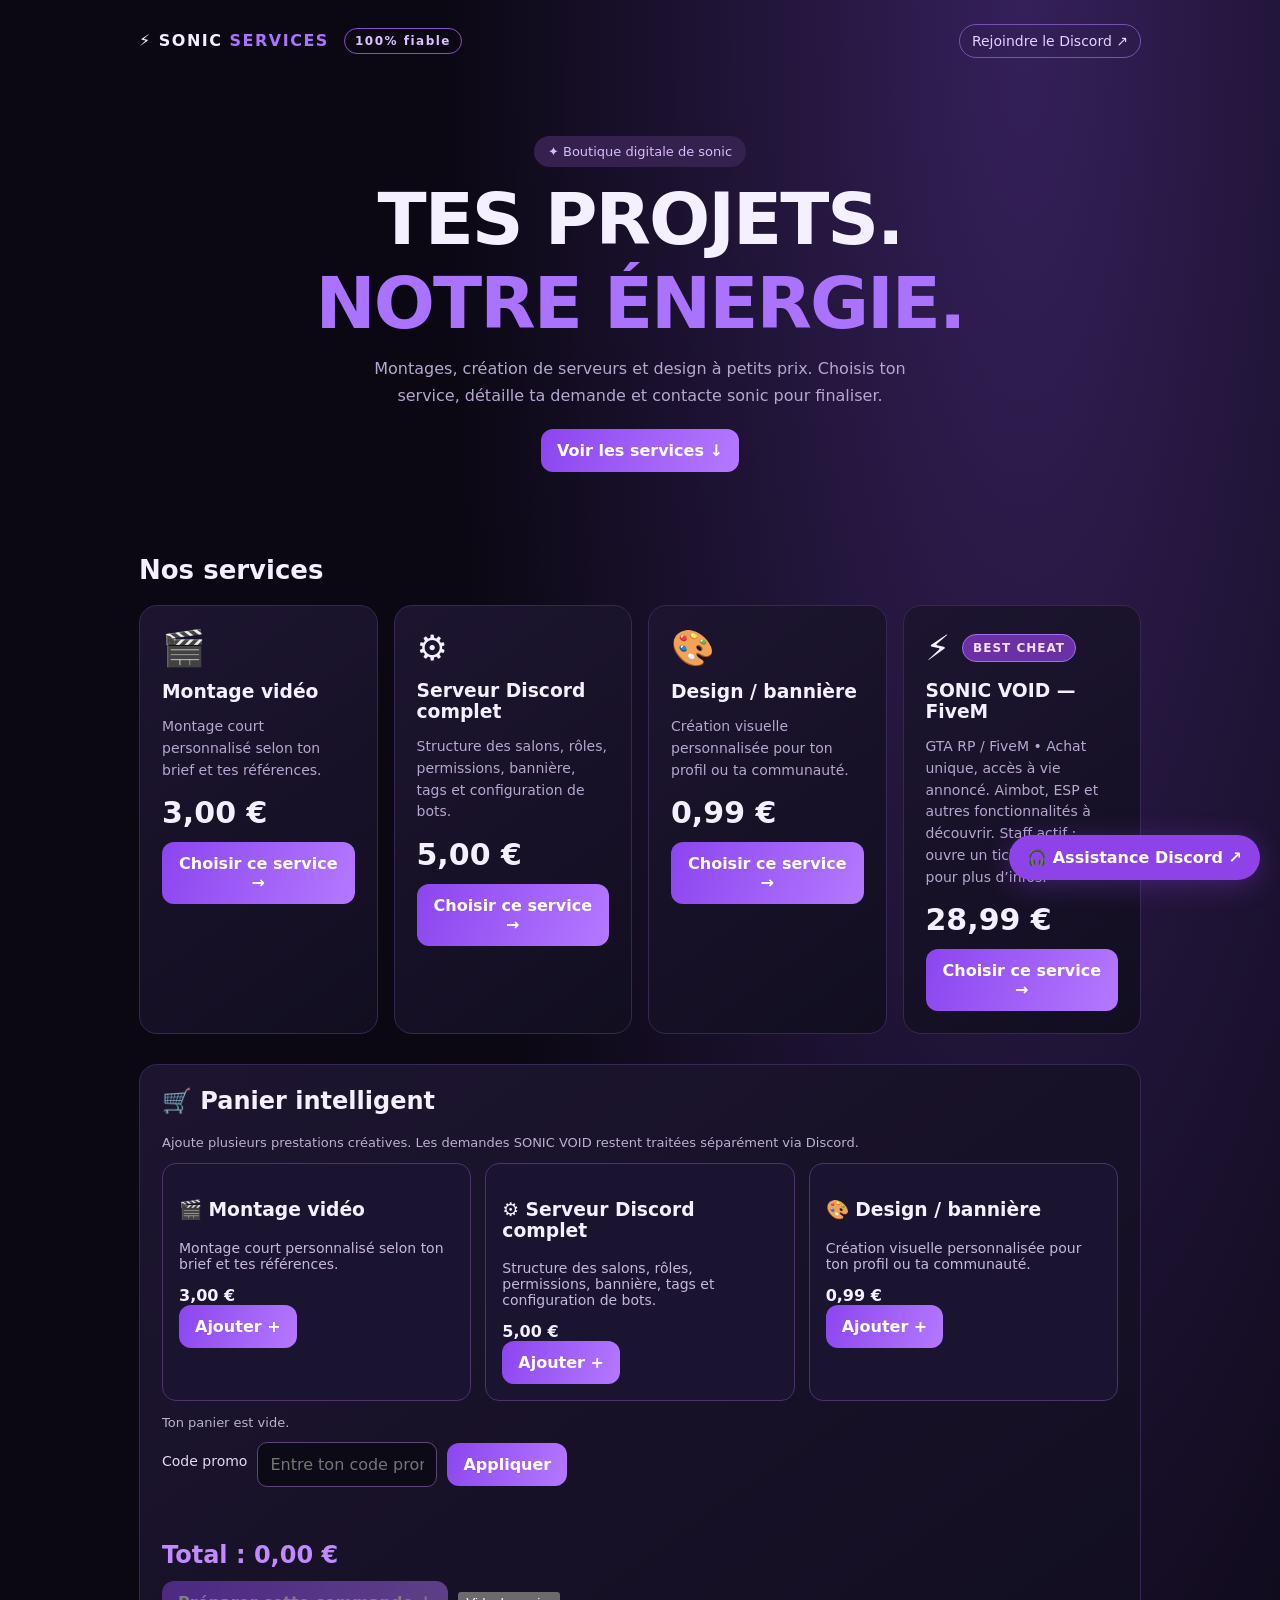
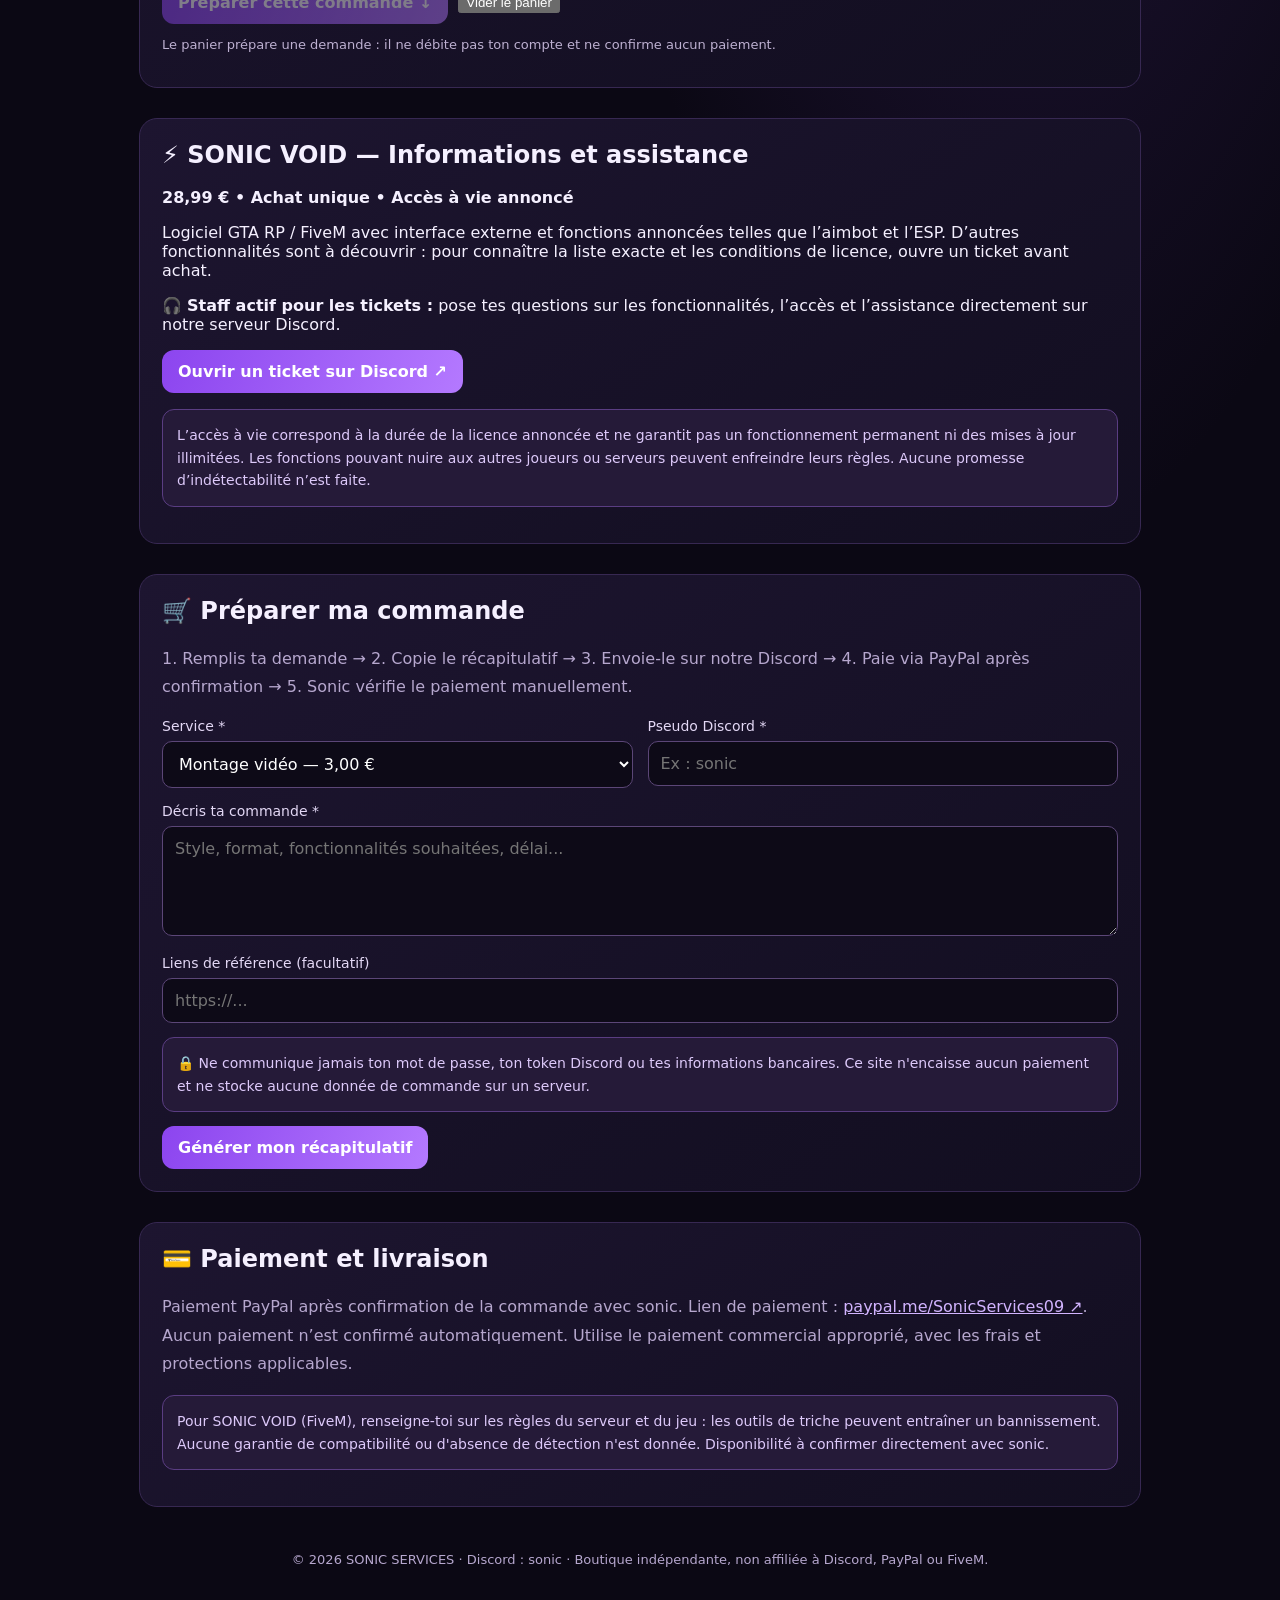
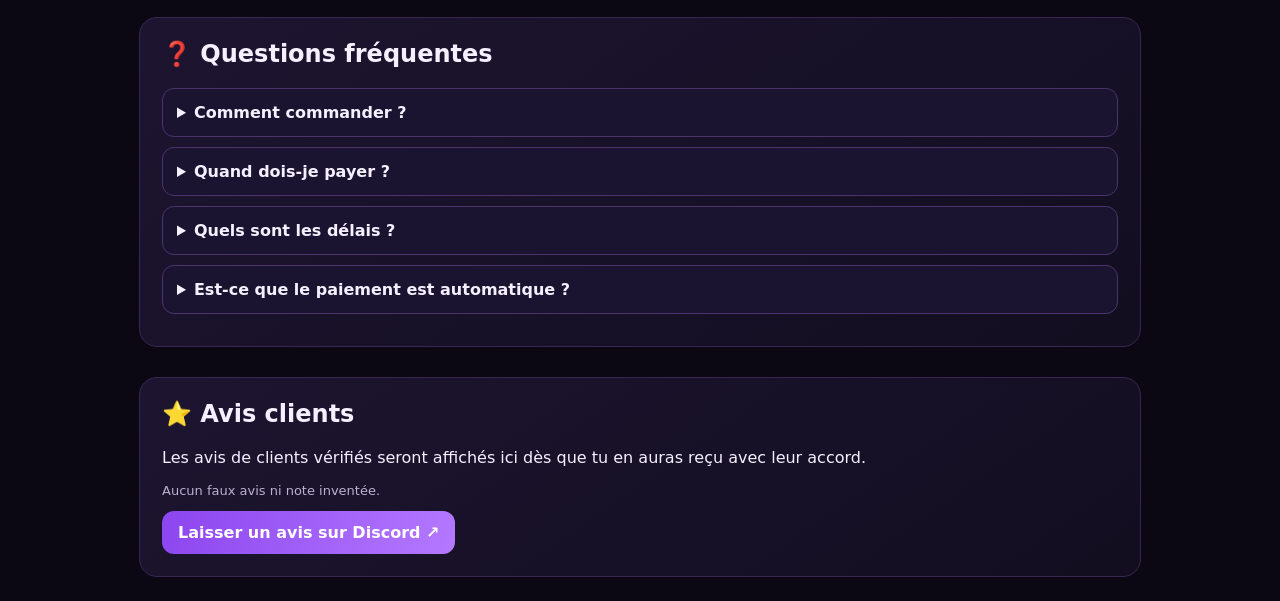
==== commit ab0b118a: "Update promo code input placeholder text" ====
--- a/services/index.html
+++ b/services/index.html
@@ -26,7 +26,7 @@
 <p class="v3-small">Ajoute plusieurs prestations créatives. Les demandes SONIC VOID restent traitées séparément via Discord.</p>
 <div class="v3-grid" id="v3-products"></div>
 <div class="v3-small" id="v3-lines" style="margin-top:14px">Ton panier est vide.</div>
-<div class="v3-row"><label for="v3-promo">Code promo</label><input autocomplete="off" id="v3-promo" placeholder="Ex : SONIC10"/><button class="btn" id="v3-apply" type="button">Appliquer</button></div>
+<div class="v3-row"><label for="v3-promo">Code promo</label><input autocomplete="off" id="v3-promo" placeholder="Entre ton code promo"/><button class="btn" id="v3-apply" type="button">Appliquer</button></div>
 <p class="v3-msg" id="v3-promo-msg" role="status"></p>
 <div class="v3-total" id="v3-total">Total : 0,00 €</div>
 <div class="v3-row"><button class="btn" id="v3-to-order" type="button">Préparer cette commande ↓</button><button id="v3-clear" type="button">Vider le panier</button></div>
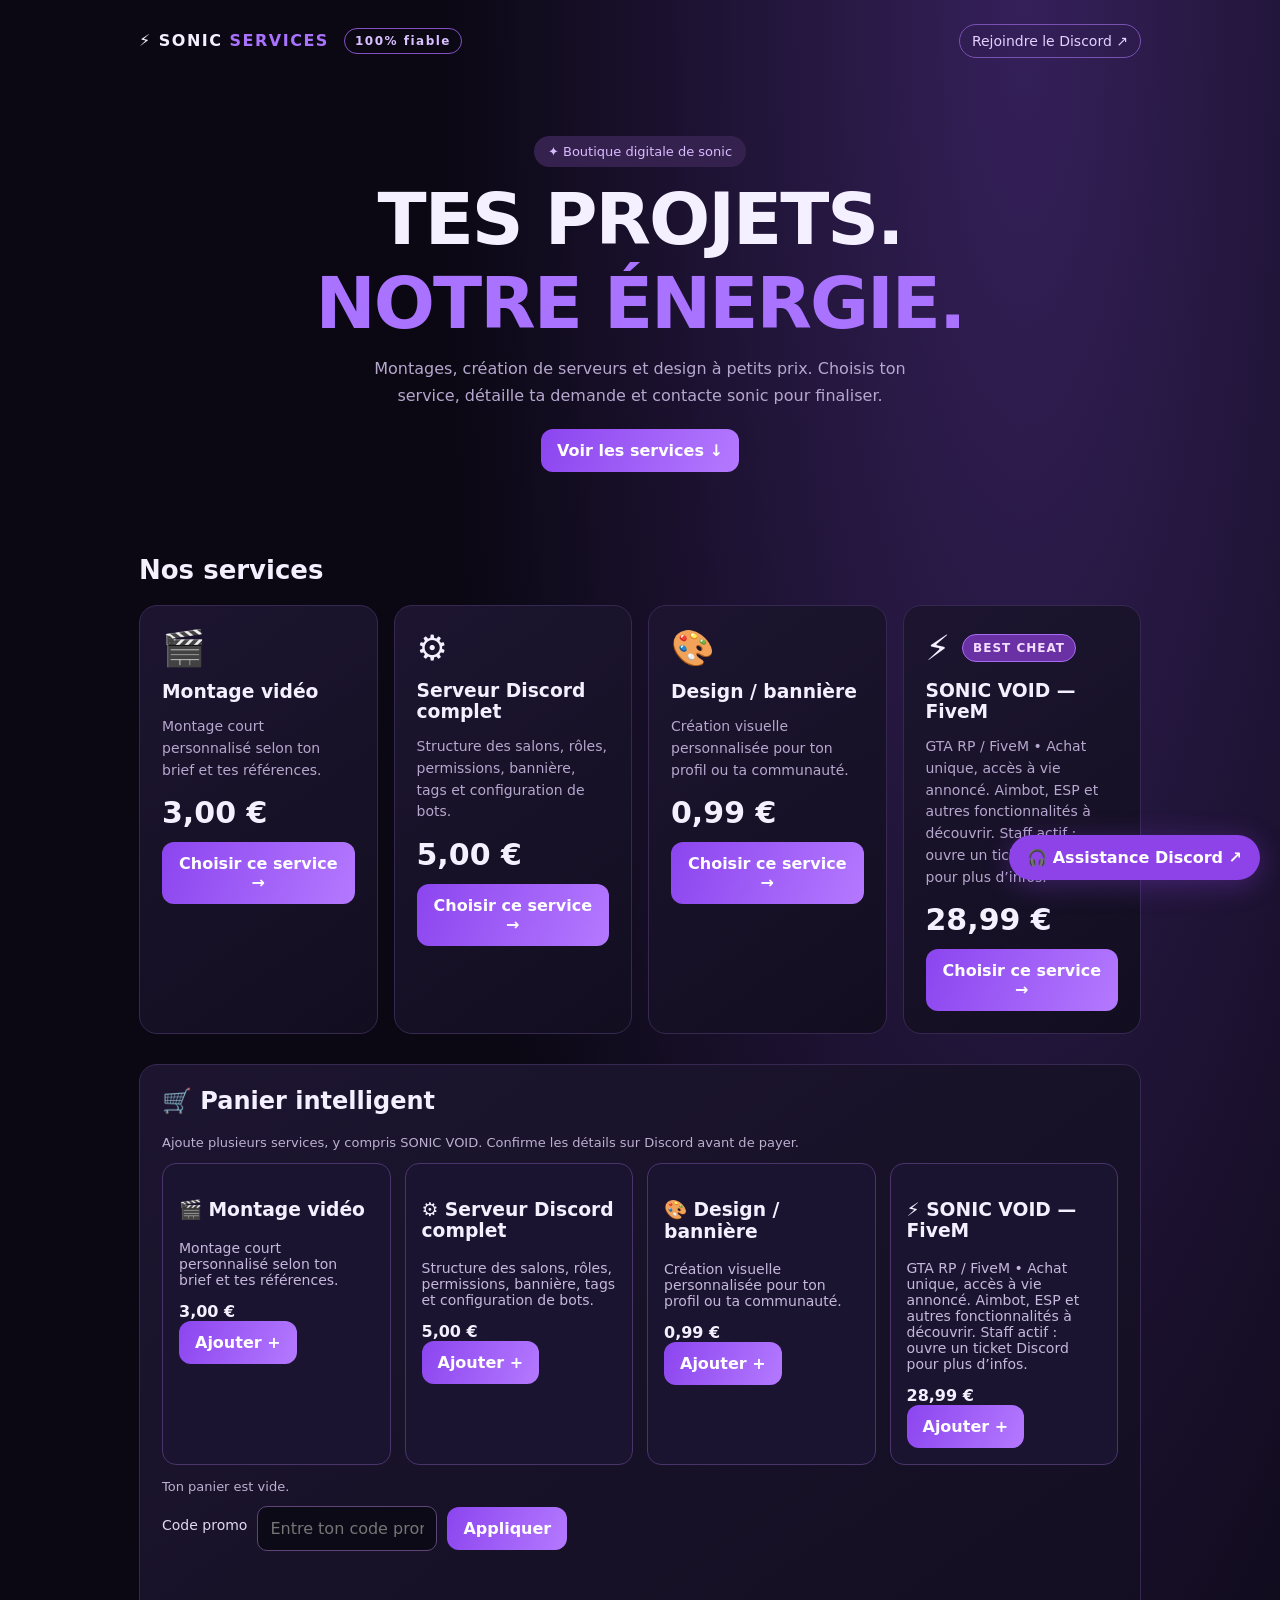
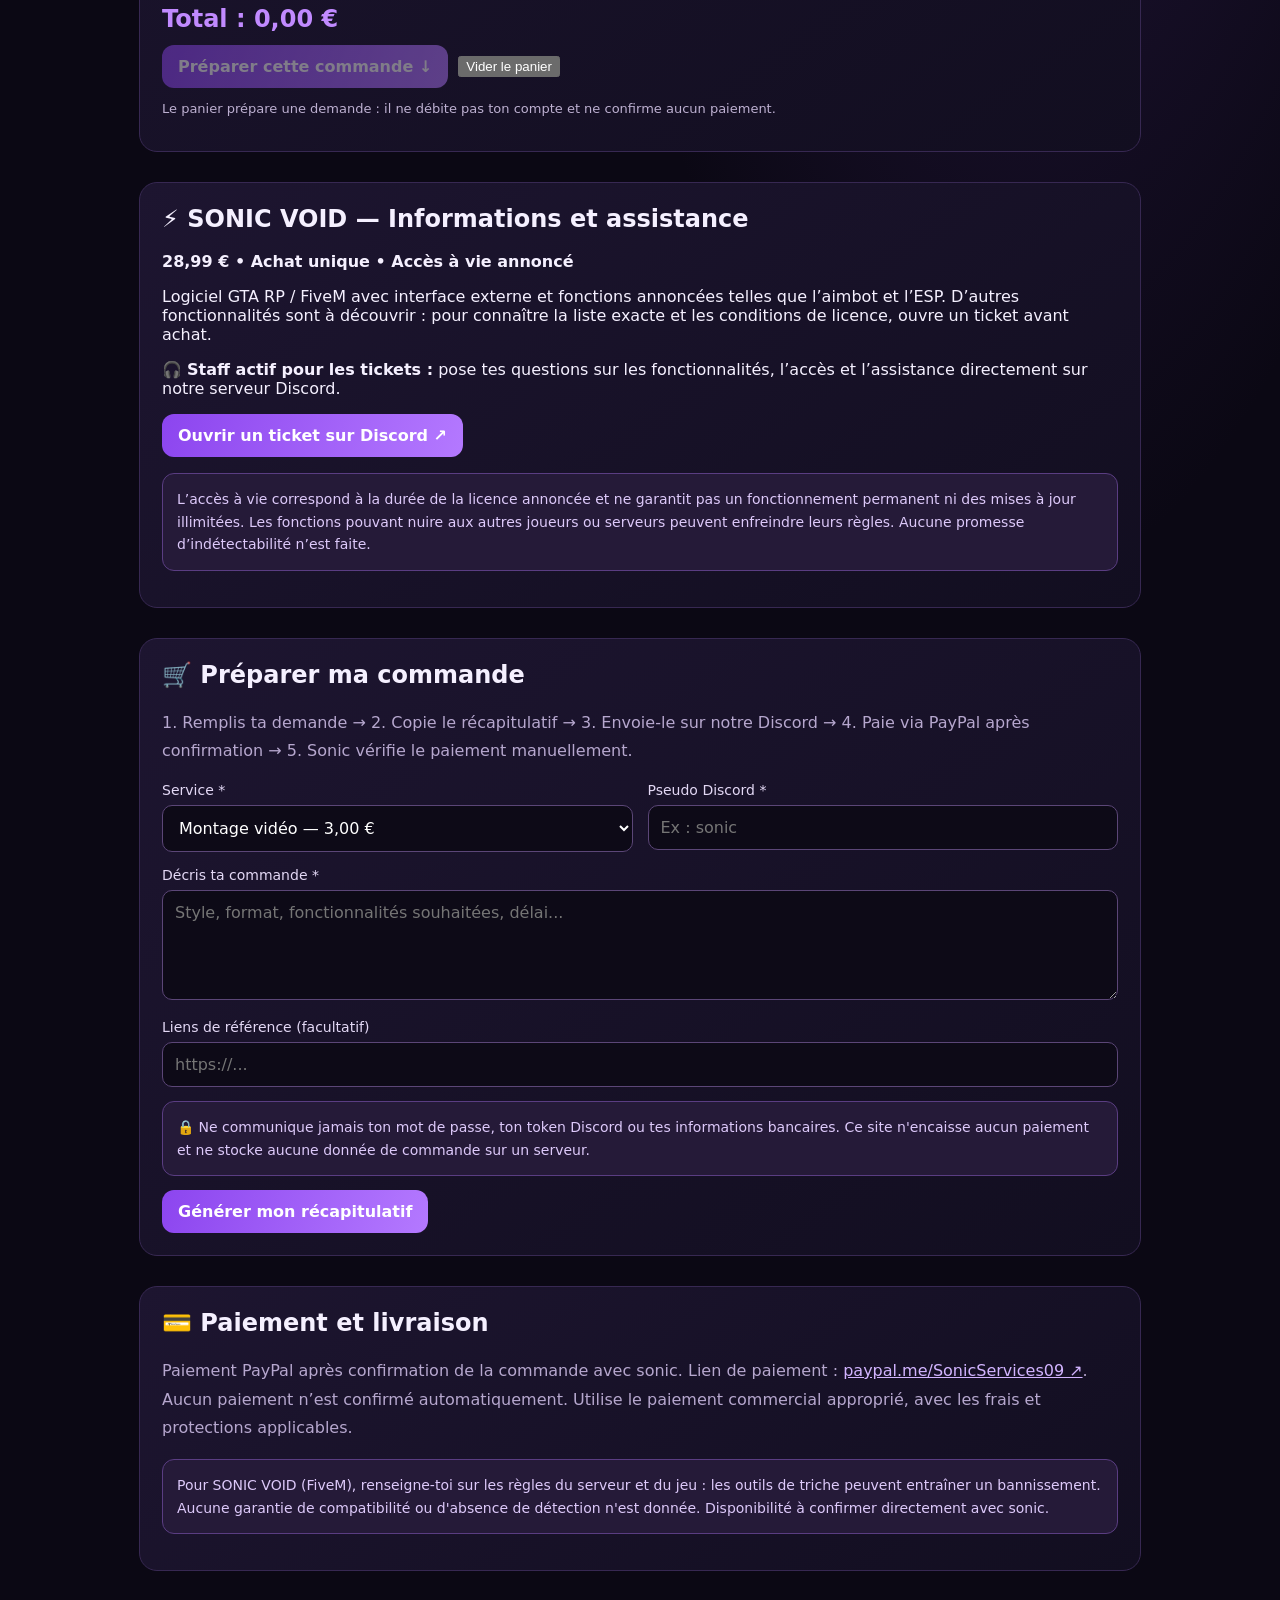
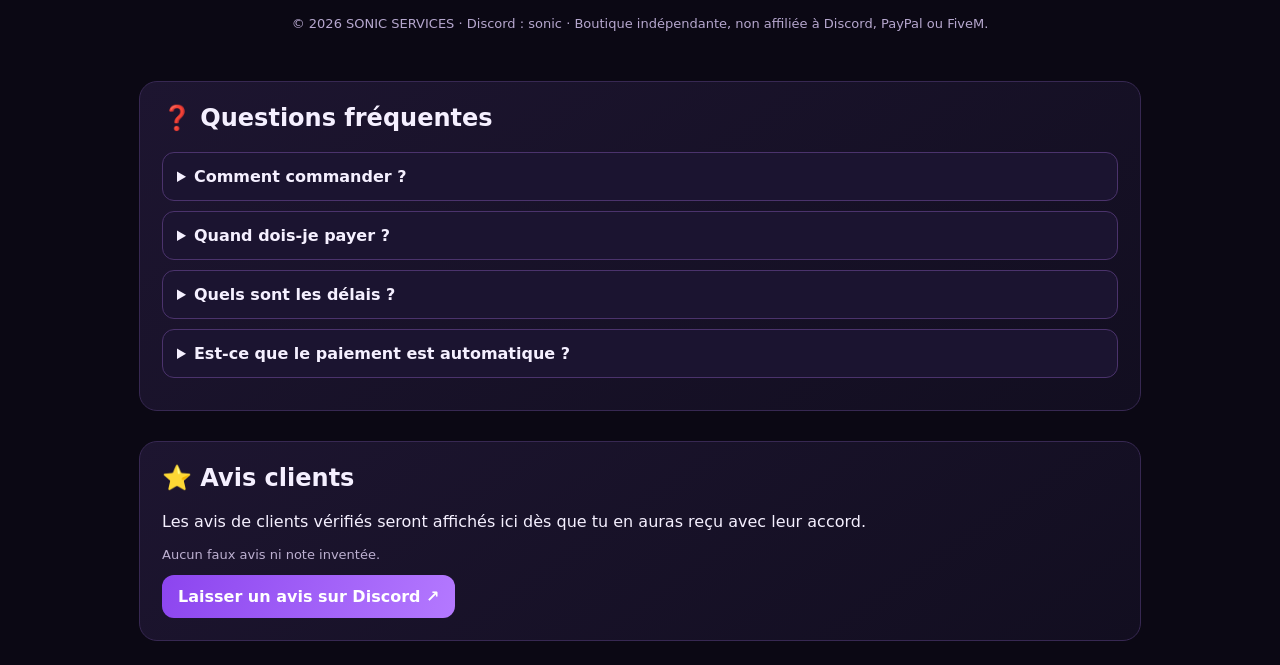
==== commit 37882103: "Update service descriptions and promo messaging" ====
--- a/services/index.html
+++ b/services/index.html
@@ -23,7 +23,7 @@
 </style></head><body><div class="wrap"><header><div class="logo">⚡ SONIC<span> SERVICES</span> <span style="display:inline-block;font-size:12px;font-weight:700;color:#d9c0ff;border:1px solid #8451c4;border-radius:999px;padding:5px 10px;vertical-align:middle;margin-left:8px">100% fiable</span></div><a class="pill" href="https://discord.gg/ABp4CJs4a" rel="noopener noreferrer" target="_blank">Rejoindre le Discord ↗</a></header>
 <section class="hero"><div class="tag">✦ Boutique digitale de sonic</div><h1>TES PROJETS.<br/><span>NOTRE ÉNERGIE.</span></h1><p>Montages, création de serveurs et design à petits prix. Choisis ton service, détaille ta demande et contacte sonic pour finaliser.</p><a class="btn" href="#services">Voir les services ↓</a></section>
 <section id="services"><h2 class="sectiontitle">Nos services</h2><div class="cards" id="cards"></div></section><section class="panel" id="panier"><h2>🛒 Panier intelligent</h2>
-<p class="v3-small">Ajoute plusieurs prestations créatives. Les demandes SONIC VOID restent traitées séparément via Discord.</p>
+<p class="v3-small">Ajoute plusieurs services, y compris SONIC VOID. Confirme les détails sur Discord avant de payer.</p>
 <div class="v3-grid" id="v3-products"></div>
 <div class="v3-small" id="v3-lines" style="margin-top:14px">Ton panier est vide.</div>
 <div class="v3-row"><label for="v3-promo">Code promo</label><input autocomplete="off" id="v3-promo" placeholder="Entre ton code promo"/><button class="btn" id="v3-apply" type="button">Appliquer</button></div>
@@ -47,7 +47,7 @@
 const knownLicenseHashes=new Set(['269b0b956872b68b6a03d230284e7b8d472fa50e3dc099b77ad54d29702b655e', 'a61905088f68f5bb3734ded9025c6f968ff301702e1bf0c8ed7b69db643c948b', '6edfc51f085ba12aac43fd02fe07aff2356f8209a09a58dae94c69fecba62ef1', '576a4590261b66d63571592d3047156cc2800763e06c4249fad64b0fea2a70db', '0a7b8145ee7853ce71bdfea3ca308a344ff3d3b0f7a1bc62deadc038f7523bbc', '442638450397ef840a5022a331b1dee8fdf67583f4fd6d3c76bf5068c7a997a6', 'bdef2003538f945d5b02c086f396336eb44dd4a200347578941935aef1b5aefa', '420eac38eb2cafa91fba909c7e6ca6877bb0628a02abd4ec819597ef817ad20e', '93fc40e4c158b224b5afc5abc7670a75dabee0d528426a2d650014d69ca16a7a', '622a1ec96701ad6b15d32044257acf9c744e3fad3b8d95eac0aae80560702d91']);document.getElementById('license-form').addEventListener('submit',async e=>{e.preventDefault();const key=document.getElementById('license-key').value.trim().toUpperCase();const msg=document.getElementById('license-message');document.getElementById('license-success').classList.add('hidden');msg.textContent='Vérification en cours…';msg.style.color='#b8b8c6';try{const digest=await crypto.subtle.digest('SHA-256',new TextEncoder().encode(key));const hex=Array.from(new Uint8Array(digest),b=>b.toString(16).padStart(2,'0')).join('');if(knownLicenseHashes.has(hex)){msg.textContent='✓ LICENCE VÉRIFIÉE — Clé reconnue sur ce site';msg.style.color='#4ade80';document.getElementById('license-success').classList.remove('hidden');}else{document.getElementById('license-success').classList.add('hidden');msg.textContent='✕ CLÉ INVALIDE — Vérifie ta saisie ou ouvre un ticket Discord';msg.style.color='#ff5566';}}catch{msg.textContent='Vérification indisponible. Utilise le site en HTTPS.';msg.style.color='#ffb8bf';}});document.getElementById('year').textContent=new Date().getFullYear();document.getElementById('order').addEventListener('submit',e=>{e.preventDefault();const s=services.find(x=>x.id===select.value),pseudo=document.getElementById('pseudo').value.trim(),details=document.getElementById('details').value.trim(),refs=document.getElementById('references').value.trim();if(!pseudo||!details)return;const orderId='SONIC-'+Date.now().toString(36).toUpperCase();document.getElementById('summary').value=`COMMANDE ${orderId}\nClient Discord : ${pseudo}\nService : ${s.name}\nPrix affiché : ${s.price}\nDescription : ${details}\nRéférences : ${refs||'Aucune'}\nStatut : EN ATTENTE DE CONFIRMATION ET DE PAIEMENT`;document.getElementById('result').classList.remove('hidden');document.getElementById('result').scrollIntoView({behavior:'smooth'});});document.getElementById('copy').onclick=async()=>{const t=document.getElementById('summary');try{await navigator.clipboard.writeText(t.value);document.getElementById('copy').textContent='✓ Copié !'}catch{t.select();document.execCommand('copy');document.getElementById('copy').textContent='Sélectionné / copié'}};
 
 // V3 : panier local pour les prestations créatives
-const v3Items = services.filter(s=>s.id!=='void').map(s=>({...s,amount:Number(s.price.replace(' €','').replace(',','.'))}));
+const v3Items = services.map(s=>({...s,amount:Number(s.price.replace(' €','').replace(',','.'))}));
 const v3Cart = new Map();
 let v3Discount = false;
 const v3Money = n=>n.toLocaleString('fr-FR',{style:'currency',currency:'EUR'});
@@ -79,7 +79,7 @@
 document.getElementById('v3-apply').addEventListener('click',()=>{
  const code=document.getElementById('v3-promo').value.trim().toUpperCase();
  v3Discount=code==='SONIC10';
- document.getElementById('v3-promo-msg').textContent=v3Discount?'✓ SONIC10 : réduction de 10 % sur les prestations créatives.': 'Code non reconnu. Aucun rabais appliqué.';
+ document.getElementById('v3-promo-msg').textContent=v3Discount?'✓ Code promo accepté : réduction de 10 % sur tout le panier, SONIC VOID inclus.': 'Code non reconnu. Aucun rabais appliqué.';
  v3Render();
 });
 document.getElementById('v3-clear').addEventListener('click',()=>{v3Cart.clear();v3Render()});
@@ -88,18 +88,18 @@
  const lines=[...v3Cart].map(([id,qty])=>{const s=v3Items.find(x=>x.id===id);return `${s.name} × ${qty}`});
  const sum=[...v3Cart].reduce((n,[id,q])=>n+v3Items.find(x=>x.id===id).amount*q,0);
  select.value=v3Cart.keys().next().value;updateLicenseVisibility();
- document.getElementById('details').value='Commande groupée :\n'+lines.join('\n')+'\nCode promo : '+(v3Discount?'SONIC10 (-10 %)':'aucun')+'\nTotal indicatif : '+v3Money(sum*(v3Discount?.9:1));
+ document.getElementById('details').value='Commande groupée :\n'+lines.join('\n')+'\nCode promo : '+(v3Discount?'Réduction de 10 % appliquée':'aucun')+'\nTotal indicatif : '+v3Money(sum*(v3Discount?.9:1));
  document.getElementById('result').classList.add('hidden');
  document.getElementById('commande').scrollIntoView({behavior:'smooth'});
 });
 // Les récapitulatifs doivent refléter les commandes groupées et les codes promo.
 const v3Order=document.getElementById('order');
 v3Order.addEventListener('submit',()=>{
- if(!v3Cart.size || select.value==='void')return;
+ if(!v3Cart.size)return;
  const summary=document.getElementById('summary');
  const subtotal=[...v3Cart].reduce((n,[id,q])=>n+v3Items.find(x=>x.id===id).amount*q,0);
  const lines=[...v3Cart].map(([id,q])=>{const s=v3Items.find(x=>x.id===id);return `${s.name} × ${q} : ${v3Money(s.amount*q)}`});
- summary.value=summary.value.replace(/^Service : .*$/m,'Service : Commande groupée').replace(/^Prix affiché : .*$/m,'Prix total indicatif : '+v3Money(subtotal*(v3Discount?.9:1)))+'\nDétail panier :\n'+lines.join('\n')+'\nPromotion : '+(v3Discount?'SONIC10 (-10 %)':'aucune');
+ summary.value=summary.value.replace(/^Service : .*$/m,'Service : Commande groupée').replace(/^Prix affiché : .*$/m,'Prix total indicatif : '+v3Money(subtotal*(v3Discount?.9:1)))+'\nDétail panier :\n'+lines.join('\n')+'\nPromotion : '+(v3Discount?'Réduction de 10 % appliquée':'aucune');
 });
 select.addEventListener('change',()=>{document.getElementById('result').classList.add('hidden')});
 v3Render();
